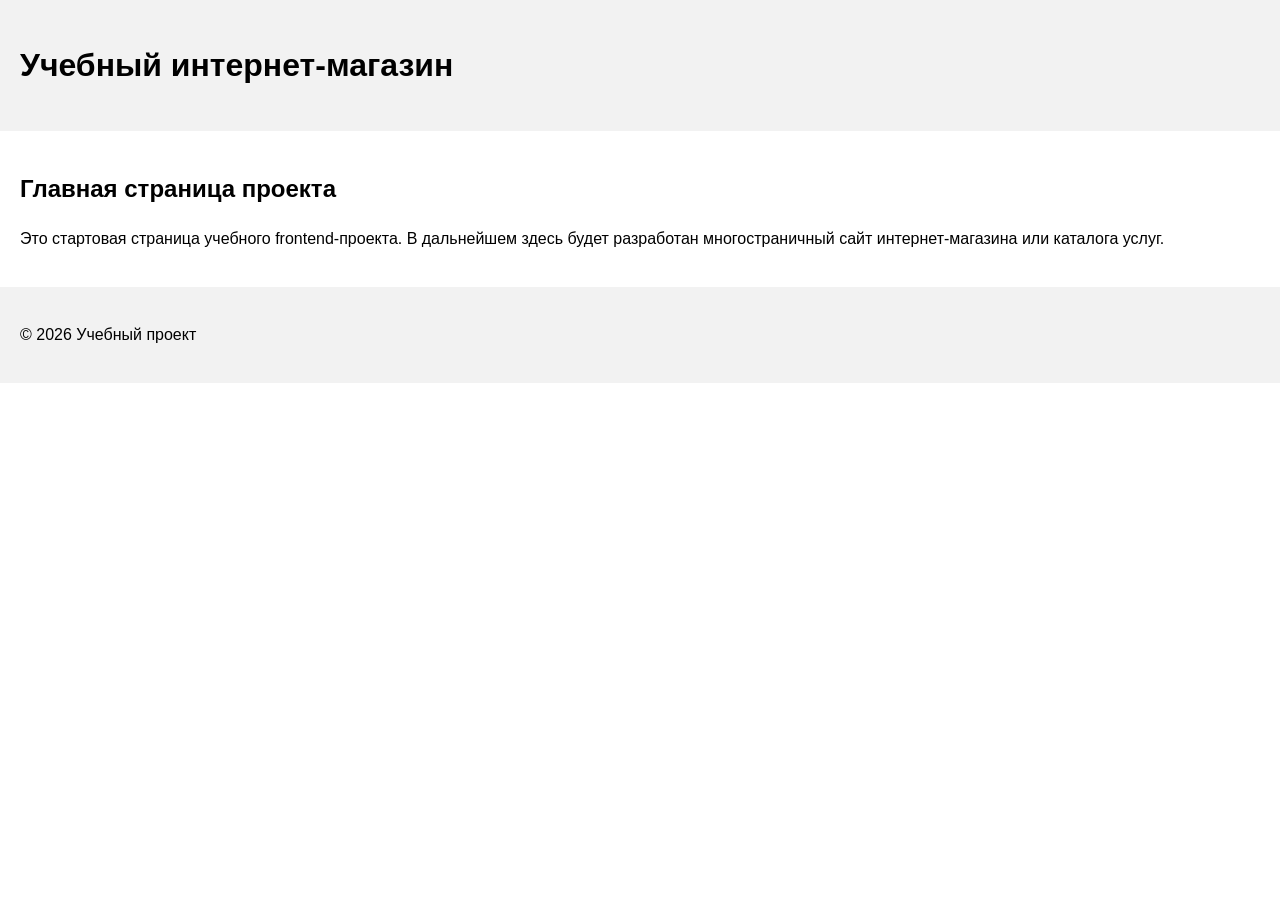
==== index.html @ 57586c6f "feat: initialize frontend project structure" ====
<!DOCTYPE html>
<html lang="ru">
<head>
  <meta charset="UTF-8">
  <meta name="viewport" content="width=device-width, initial-scale=1.0">
  <title>Каталог товаров</title>
  <link rel="stylesheet" href="css/style.css">
</head>
<body>
  <header>
    <h1>Учебный интернет-магазин</h1>
  </header>

  <main>
    <section>
      <h2>Главная страница проекта</h2>
      <p>
        Это стартовая страница учебного frontend-проекта.
        В дальнейшем здесь будет разработан многостраничный сайт
        интернет-магазина или каталога услуг.
      </p>
    </section>
  </main>

  <footer>
    <p>&copy; 2026 Учебный проект</p>
  </footer>
</body>
</html>
---- css/style.css ----
body {
  margin: 0;
  font-family: Arial, sans-serif;
  line-height: 1.5;
}

header,
main,
footer {
  padding: 20px;
}

header {
  background-color: #f2f2f2;
}

footer {
  background-color: #f2f2f2;
}
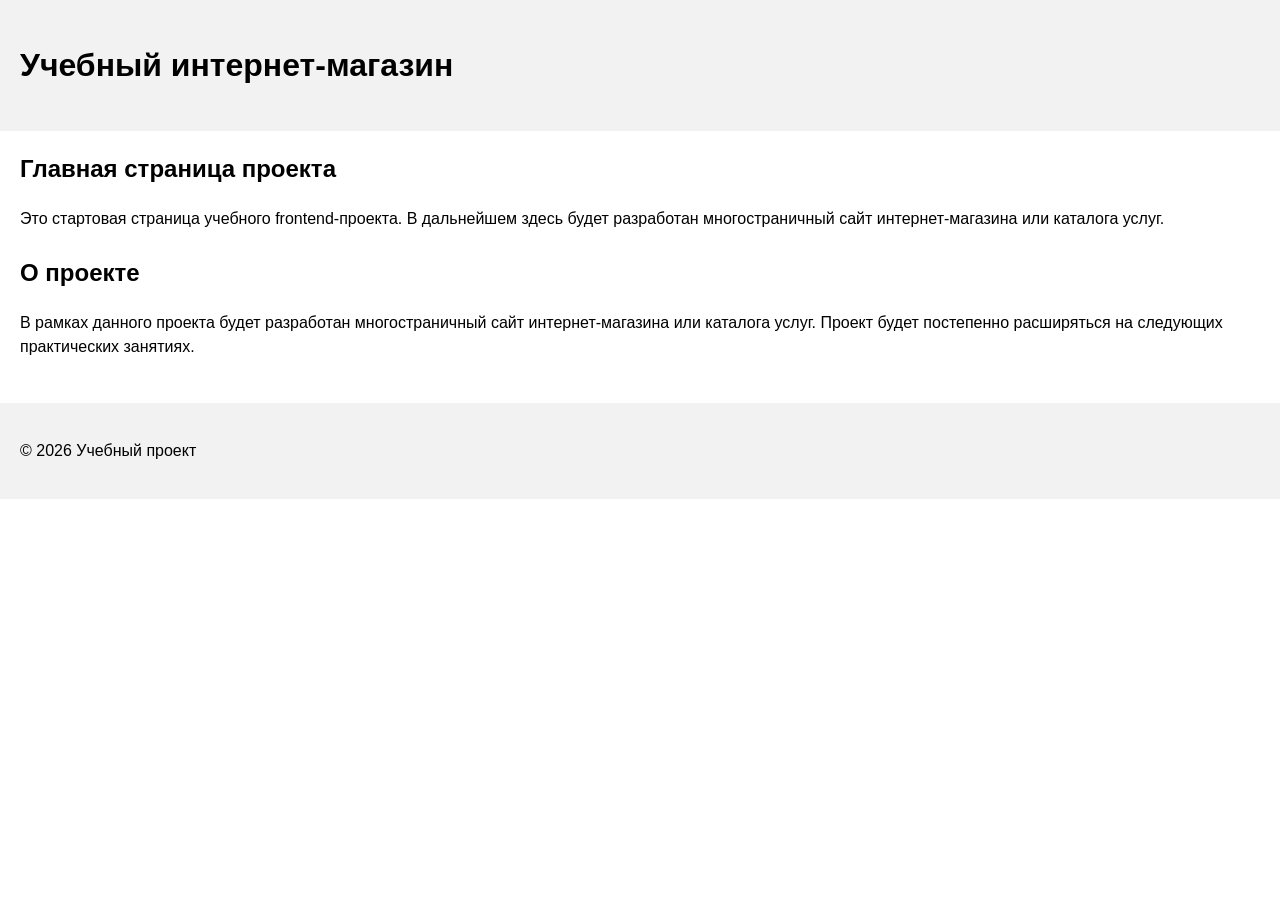
==== commit fe2889dd: "feat: add project description section" ====
--- a/index.html
+++ b/index.html
@@ -20,6 +20,15 @@
         интернет-магазина или каталога услуг.
       </p>
     </section>
+
+    <section>
+      <h2>О проекте</h2>
+      <p>
+        В рамках данного проекта будет разработан многостраничный сайт
+        интернет-магазина или каталога услуг. Проект будет постепенно
+        расширяться на следующих практических занятиях.
+      </p>
+    </section>
   </main>
 
   <footer>
--- a/css/style.css
+++ b/css/style.css
@@ -17,3 +17,11 @@
 footer {
   background-color: #f2f2f2;
 }
+
+section {
+  margin-bottom: 24px;
+}
+
+section h2 {
+  margin-top: 0;
+}
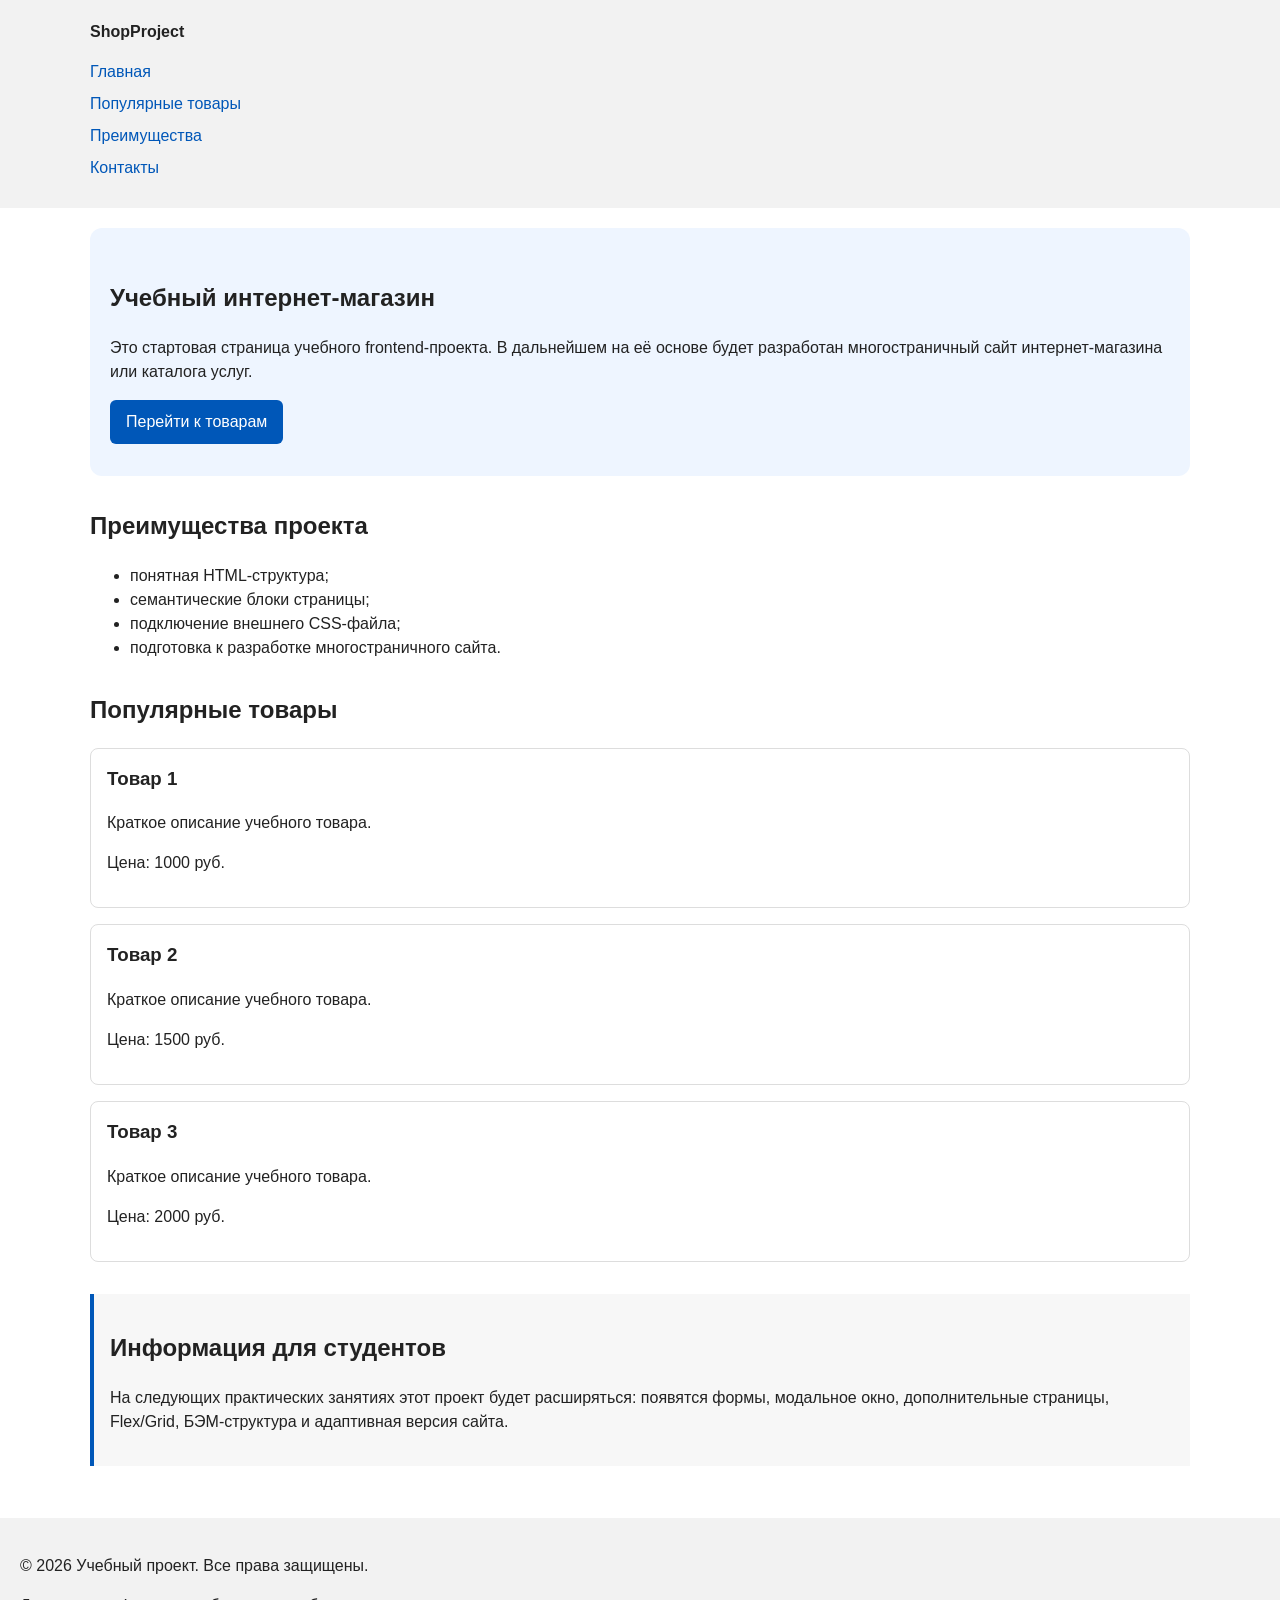
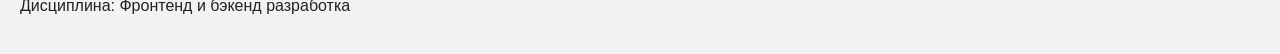
==== commit 9f1c4c62: "feat: add semantic HTML structure and base CSS styles" ====
--- a/index.html
+++ b/index.html
@@ -3,36 +3,82 @@
 <head>
   <meta charset="UTF-8">
   <meta name="viewport" content="width=device-width, initial-scale=1.0">
-  <title>Каталог товаров</title>
+  <title>Учебный интернет-магазин</title>
   <link rel="stylesheet" href="css/style.css">
 </head>
 <body>
   <header>
-    <h1>Учебный интернет-магазин</h1>
+    <div class="site-header">
+      <a class="site-logo" href="index.html">ShopProject</a>
+
+      <nav class="site-nav" aria-label="Основная навигация">
+        <ul class="site-nav__list">
+          <li><a href="index.html">Главная</a></li>
+          <li><a href="#popular">Популярные товары</a></li>
+          <li><a href="#advantages">Преимущества</a></li>
+          <li><a href="#contacts">Контакты</a></li>
+        </ul>
+      </nav>
+    </div>
   </header>
 
   <main>
-    <section>
-      <h2>Главная страница проекта</h2>
+    <section class="hero">
+      <h1>Учебный интернет-магазин</h1>
       <p>
         Это стартовая страница учебного frontend-проекта.
-        В дальнейшем здесь будет разработан многостраничный сайт
+        В дальнейшем на её основе будет разработан многостраничный сайт
         интернет-магазина или каталога услуг.
       </p>
+      <a class="button" href="#popular">Перейти к товарам</a>
     </section>
 
-    <section>
-      <h2>О проекте</h2>
+    <section class="section" id="advantages">
+      <h2>Преимущества проекта</h2>
+
+      <ul class="advantages-list">
+        <li>понятная HTML-структура;</li>
+        <li>семантические блоки страницы;</li>
+        <li>подключение внешнего CSS-файла;</li>
+        <li>подготовка к разработке многостраничного сайта.</li>
+      </ul>
+    </section>
+
+    <section class="section" id="popular">
+      <h2>Популярные товары</h2>
+
+      <article class="product-card">
+        <h3>Товар 1</h3>
+        <p>Краткое описание учебного товара.</p>
+        <p>Цена: 1000 руб.</p>
+      </article>
+
+      <article class="product-card">
+        <h3>Товар 2</h3>
+        <p>Краткое описание учебного товара.</p>
+        <p>Цена: 1500 руб.</p>
+      </article>
+
+      <article class="product-card">
+        <h3>Товар 3</h3>
+        <p>Краткое описание учебного товара.</p>
+        <p>Цена: 2000 руб.</p>
+      </article>
+    </section>
+
+    <aside class="aside-info">
+      <h2>Информация для студентов</h2>
       <p>
-        В рамках данного проекта будет разработан многостраничный сайт
-        интернет-магазина или каталога услуг. Проект будет постепенно
-        расширяться на следующих практических занятиях.
+        На следующих практических занятиях этот проект будет расширяться:
+        появятся формы, модальное окно, дополнительные страницы, Flex/Grid,
+        БЭМ-структура и адаптивная версия сайта.
       </p>
-    </section>
+    </aside>
   </main>
 
-  <footer>
-    <p>&copy; 2026 Учебный проект</p>
+  <footer id="contacts">
+    <p>&copy; 2026 Учебный проект. Все права защищены.</p>
+    <p>Дисциплина: Фронтенд и бэкенд разработка</p>
   </footer>
 </body>
 </html>
--- a/css/style.css
+++ b/css/style.css
@@ -1,27 +1,172 @@
+/*
+  Универсальное правило для всех элементов.
+  border-box делает расчёт размеров более понятным:
+  width включает content, padding и border.
+*/
+* {
+  box-sizing: border-box;
+}
+
+/*
+  Убираем стандартный внешний отступ браузера у body.
+  Без этого вокруг страницы может появиться белая рамка.
+*/
 body {
   margin: 0;
   font-family: Arial, sans-serif;
   line-height: 1.5;
+  color: #222222;
+  background-color: #ffffff;
 }
 
+/*
+  Задаём внутренние отступы для основных областей страницы.
+  Это делает содержимое визуально отделённым от краёв окна браузера.
+*/
 header,
 main,
 footer {
   padding: 20px;
 }
 
+/*
+  Оформляем шапку страницы.
+  Пока используется простой светло-серый фон.
+*/
 header {
   background-color: #f2f2f2;
 }
 
+/*
+  Оформляем подвал страницы тем же фоном,
+  чтобы визуально отделить его от основного содержимого.
+*/
 footer {
   background-color: #f2f2f2;
 }
 
-section {
-  margin-bottom: 24px;
+/*
+  Ограничиваем ширину содержимого шапки,
+  чтобы оно не растягивалось слишком сильно на широких экранах.
+*/
+.site-header {
+  max-width: 1100px;
+  margin: 0 auto;
 }
 
-section h2 {
+/*
+  Оформляем текстовый логотип.
+*/
+.site-logo {
+  font-weight: bold;
+  text-decoration: none;
+  color: #222222;
+}
+
+/*
+  Убираем стандартные отступы и маркеры списка навигации.
+*/
+.site-nav__list {
+  padding: 0;
+  margin: 16px 0 0;
+  list-style: none;
+}
+
+/*
+  Добавляем расстояние между пунктами меню.
+*/
+.site-nav__list li {
+  margin-bottom: 8px;
+}
+
+/*
+  Оформляем ссылки меню.
+*/
+.site-nav__list a {
+  color: #0057b8;
+  text-decoration: none;
+}
+
+/*
+  При наведении мыши подчёркиваем ссылку.
+  Подробно состояния интерфейса будут рассмотрены в практической работе 1.7.
+*/
+.site-nav__list a:hover {
+  text-decoration: underline;
+}
+
+/*
+  Hero-блок — первый крупный блок страницы.
+  Он визуально отделяется от остальных разделов фоном и отступами.
+*/
+.hero {
+  max-width: 1100px;
+  margin: 0 auto 32px;
+  padding: 32px 20px;
+  background-color: #eef5ff;
+  border-radius: 12px;
+}
+
+/*
+  Общий класс для разделов страницы.
+*/
+.section {
+  max-width: 1100px;
+  margin: 0 auto 32px;
+}
+
+/*
+  Убираем лишний верхний отступ у заголовков разделов.
+*/
+.section h2 {
   margin-top: 0;
 }
+
+/*
+  Карточка товара — самостоятельный блок.
+  На следующих занятиях карточки будут доработаны и выстроены в сетку.
+*/
+.product-card {
+  margin-bottom: 16px;
+  padding: 16px;
+  border: 1px solid #dddddd;
+  border-radius: 8px;
+  background-color: #ffffff;
+}
+
+/*
+  Убираем лишний верхний отступ у заголовка карточки.
+*/
+.product-card h3 {
+  margin-top: 0;
+}
+
+/*
+  Пока это обычная ссылка, но визуально она оформляется как кнопка.
+*/
+.button {
+  display: inline-block;
+  padding: 10px 16px;
+  color: #ffffff;
+  background-color: #0057b8;
+  text-decoration: none;
+  border-radius: 6px;
+}
+
+/*
+  Простое состояние наведения для кнопки.
+*/
+.button:hover {
+  background-color: #003f86;
+}
+
+/*
+  Дополнительный информационный блок.
+*/
+.aside-info {
+  max-width: 1100px;
+  margin: 0 auto 32px;
+  padding: 16px;
+  border-left: 4px solid #0057b8;
+  background-color: #f7f7f7;
+}
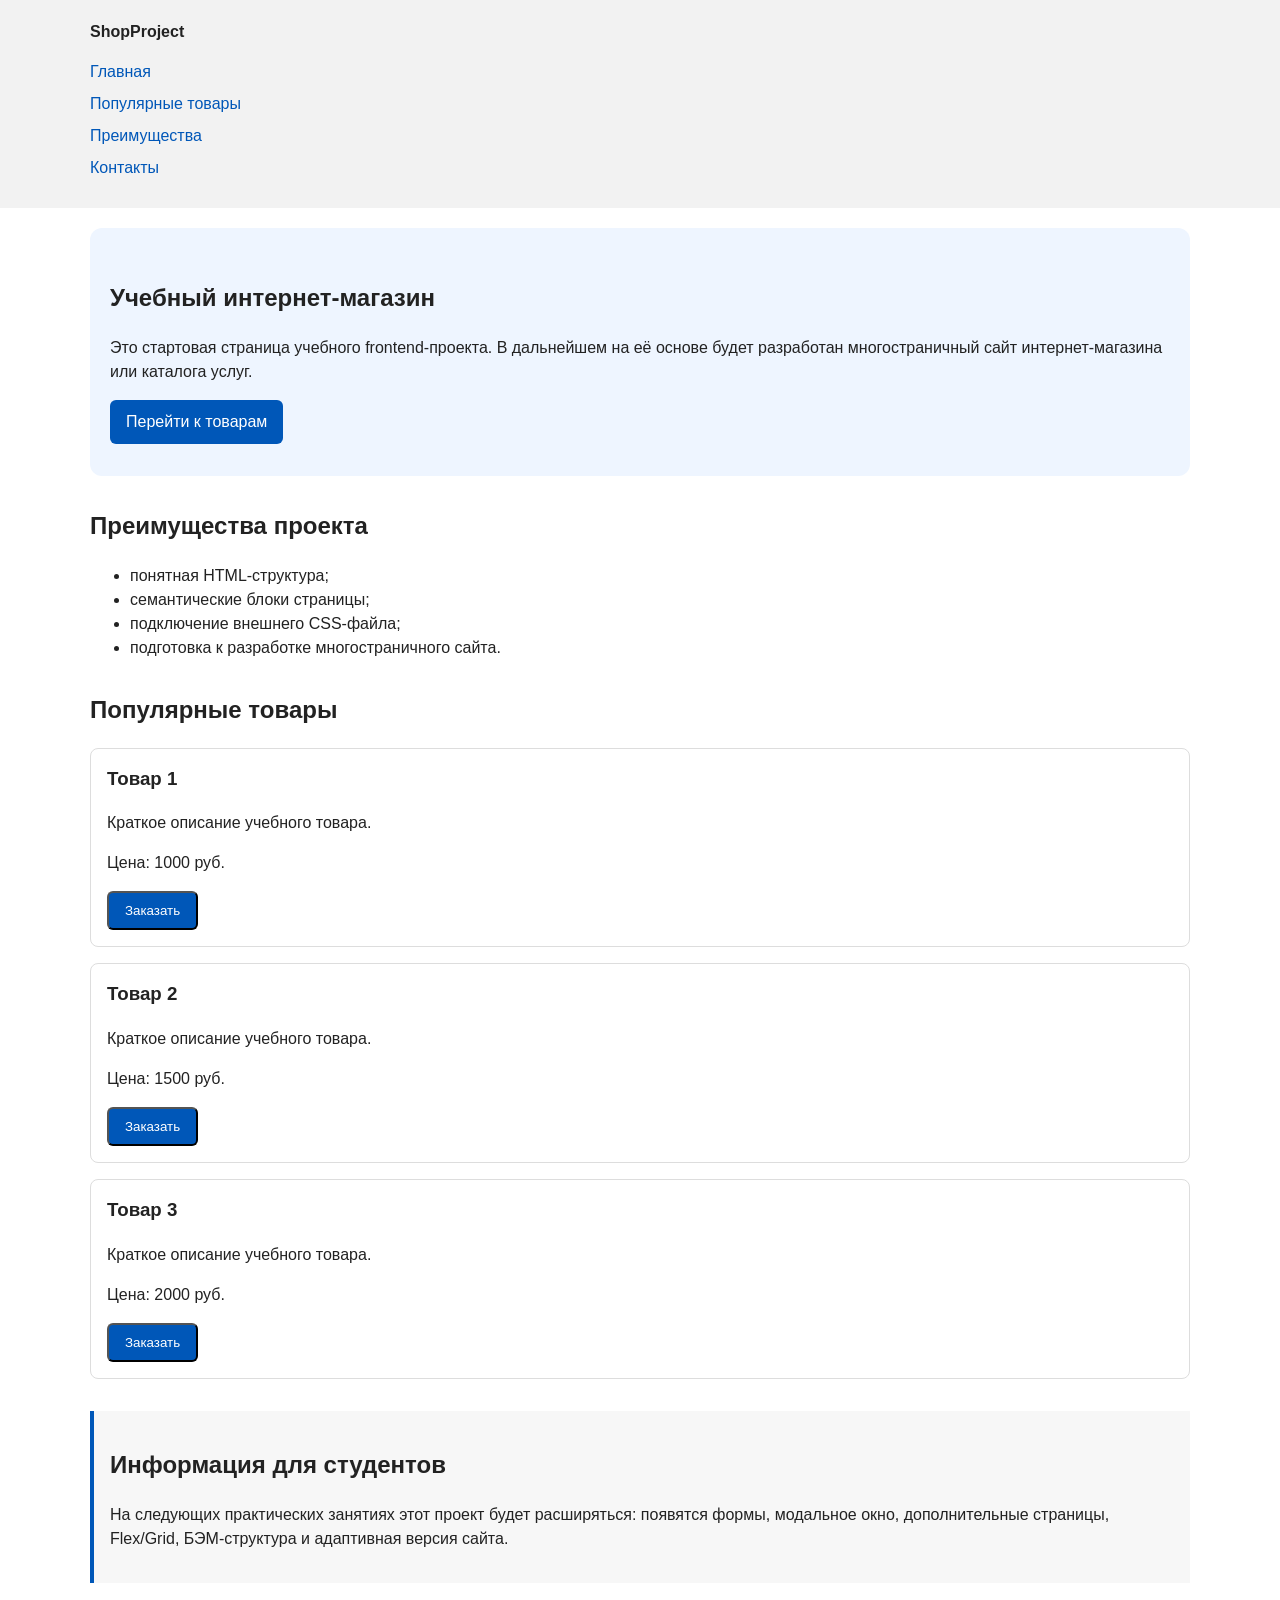
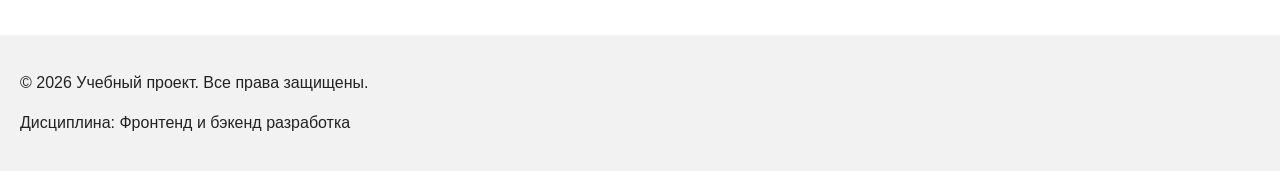
==== commit 89774256: "feat: add order form modal and validation" ====
--- a/index.html
+++ b/index.html
@@ -5,6 +5,7 @@
   <meta name="viewport" content="width=device-width, initial-scale=1.0">
   <title>Учебный интернет-магазин</title>
   <link rel="stylesheet" href="css/style.css">
+  <script src="js/main.js" defer></script>
 </head>
 <body>
   <header>
@@ -51,18 +52,27 @@
         <h3>Товар 1</h3>
         <p>Краткое описание учебного товара.</p>
         <p>Цена: 1000 руб.</p>
+        <button class="button product-card__button" type="button" data-product="Товар 1">
+          Заказать
+        </button>
       </article>
 
       <article class="product-card">
         <h3>Товар 2</h3>
         <p>Краткое описание учебного товара.</p>
         <p>Цена: 1500 руб.</p>
+        <button class="button product-card__button" type="button" data-product="Товар 2">
+          Заказать
+        </button>
       </article>
 
       <article class="product-card">
         <h3>Товар 3</h3>
         <p>Краткое описание учебного товара.</p>
         <p>Цена: 2000 руб.</p>
+        <button class="button product-card__button" type="button" data-product="Товар 3">
+          Заказать
+        </button>
       </article>
     </section>
 
@@ -80,5 +90,102 @@
     <p>&copy; 2026 Учебный проект. Все права защищены.</p>
     <p>Дисциплина: Фронтенд и бэкенд разработка</p>
   </footer>
+
+  <dialog class="order-dialog" id="order-dialog" aria-labelledby="order-dialog-title">
+    <h2 id="order-dialog-title">Оформление заявки</h2>
+
+    <form class="order-form" id="order-form" action="#" method="post" novalidate>
+      <input id="selected-product" name="selected-product" type="hidden">
+
+      <div class="form-field">
+        <label for="order-name">Имя</label>
+        <input
+          id="order-name"
+          name="name"
+          type="text"
+          placeholder="Введите ваше имя"
+          minlength="2"
+          autocomplete="given-name"
+          required
+        >
+      </div>
+
+      <div class="form-field">
+        <label for="order-email">E-mail</label>
+        <input
+          id="order-email"
+          name="email"
+          type="email"
+          placeholder="example@mail.ru"
+          autocomplete="email"
+          required
+        >
+      </div>
+
+      <div class="form-field">
+        <label for="order-phone">Телефон</label>
+        <input
+          id="order-phone"
+          name="phone"
+          type="tel"
+          inputmode="tel"
+          placeholder="+7 (900) 000-00-00"
+          pattern="^\+7 \(\d{3}\) \d{3}-\d{2}-\d{2}$"
+          required
+        >
+        <small>Формат: +7 (900) 000-00-00</small>
+      </div>
+
+      <div class="form-field">
+        <label for="order-date">Дата связи</label>
+        <input
+          id="order-date"
+          name="date"
+          type="date"
+        >
+      </div>
+
+      <div class="form-field">
+        <label for="order-topic">Тема заявки</label>
+        <select id="order-topic" name="topic" required>
+          <option value="">Выберите тему</option>
+          <option value="product">Заказ товара</option>
+          <option value="consultation">Консультация</option>
+          <option value="delivery">Доставка</option>
+        </select>
+      </div>
+
+      <div class="form-field">
+        <label for="order-comment">Комментарий</label>
+        <textarea
+          id="order-comment"
+          name="comment"
+          rows="4"
+          placeholder="Укажите дополнительную информацию"
+        ></textarea>
+      </div>
+
+      <div class="form-field form-field--checkbox">
+        <label>
+          <input
+            id="order-agreement"
+            name="agreement"
+            type="checkbox"
+            required
+          >
+          Я согласен на обработку данных
+        </label>
+      </div>
+
+      <div class="form-actions">
+        <button type="button" id="close-order-dialog">Закрыть</button>
+        <button type="submit">Отправить заявку</button>
+      </div>
+    </form>
+  </dialog>
+
+  <p class="success-message" id="success-message" hidden>
+    Форма успешно отправлена!
+  </p>
 </body>
 </html>
--- a/css/style.css
+++ b/css/style.css
@@ -170,3 +170,106 @@
   border-left: 4px solid #0057b8;
   background-color: #f7f7f7;
 }
+
+/*
+  Модальное окно.
+  Элемент dialog сам умеет открываться поверх страницы.
+*/
+.order-dialog {
+  width: min(100% - 32px, 560px);
+  padding: 24px;
+  border: none;
+  border-radius: 12px;
+}
+
+/*
+  Затемнение фона за модальным окном.
+*/
+.order-dialog::backdrop {
+  background-color: rgba(0, 0, 0, 0.5);
+}
+
+/*
+  Поле формы.
+  Каждый блок получает нижний отступ.
+*/
+.form-field {
+  margin-bottom: 16px;
+}
+
+/*
+  Подпись поля.
+*/
+.form-field label {
+  display: block;
+  margin-bottom: 6px;
+}
+
+/*
+  Основные поля формы.
+*/
+.form-field input,
+.form-field select,
+.form-field textarea {
+  width: 100%;
+  padding: 10px 12px;
+  border: 1px solid #cccccc;
+  border-radius: 6px;
+  font: inherit;
+}
+
+/*
+  Checkbox не должен занимать всю ширину.
+*/
+.form-field input[type="checkbox"] {
+  width: auto;
+}
+
+/*
+  Подсказка под полем телефона.
+*/
+.form-field small {
+  display: block;
+  margin-top: 4px;
+  color: #666666;
+}
+
+/*
+  Видимый фокус для клавиатурной навигации.
+*/
+.form-field input:focus-visible,
+.form-field select:focus-visible,
+.form-field textarea:focus-visible,
+.form-actions button:focus-visible {
+  outline: 2px solid #0057b8;
+  outline-offset: 2px;
+}
+
+/*
+  Подсветка ошибочных полей.
+  Атрибут aria-invalid будет добавляться через JavaScript.
+  Селектор с .form-field нужен, чтобы перекрыть border из .form-field input.
+*/
+.form-field [aria-invalid="true"] {
+  border-color: #b00020;
+}
+
+/*
+  Кнопки формы.
+*/
+.form-actions {
+  display: flex;
+  gap: 12px;
+  margin-top: 20px;
+}
+
+/*
+  Сообщение об успешной отправке.
+*/
+.success-message {
+  max-width: 1100px;
+  margin: 24px auto;
+  padding: 16px;
+  border-left: 4px solid #168a2f;
+  background-color: #eefaf0;
+}
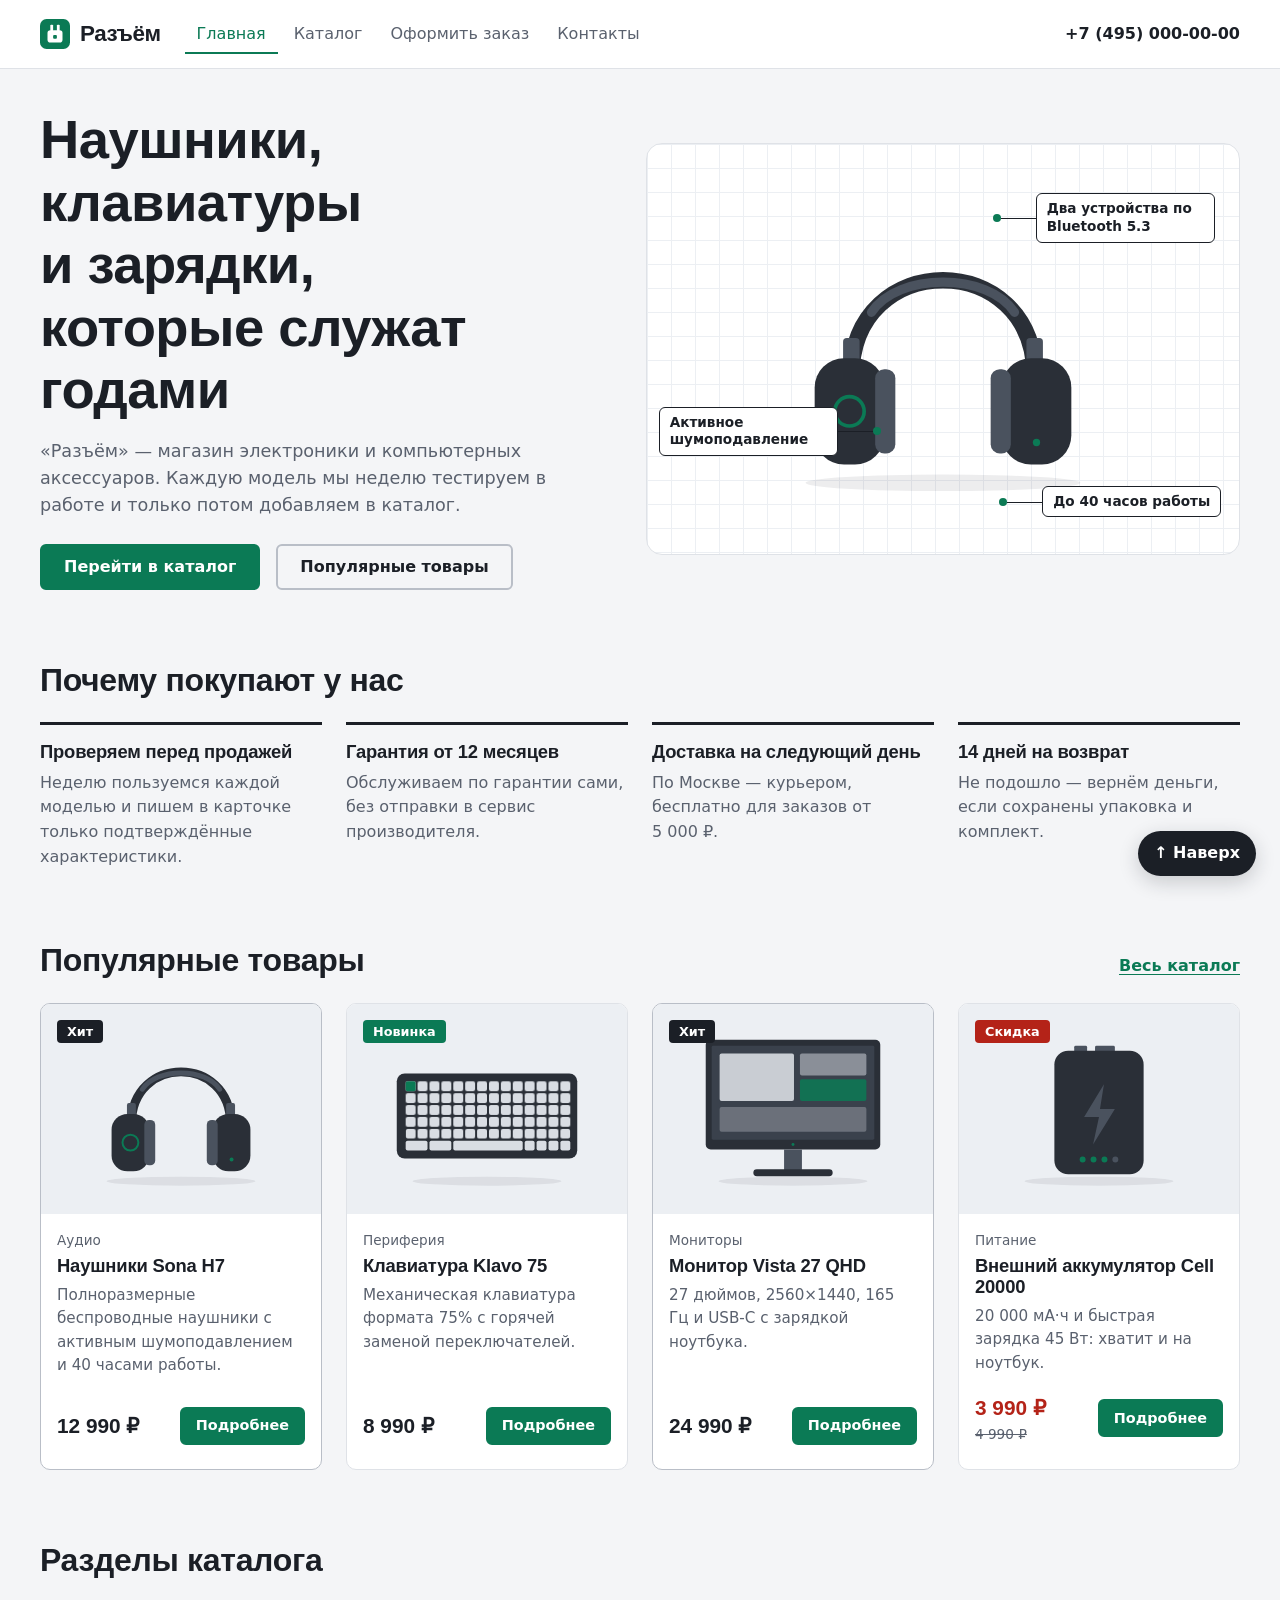
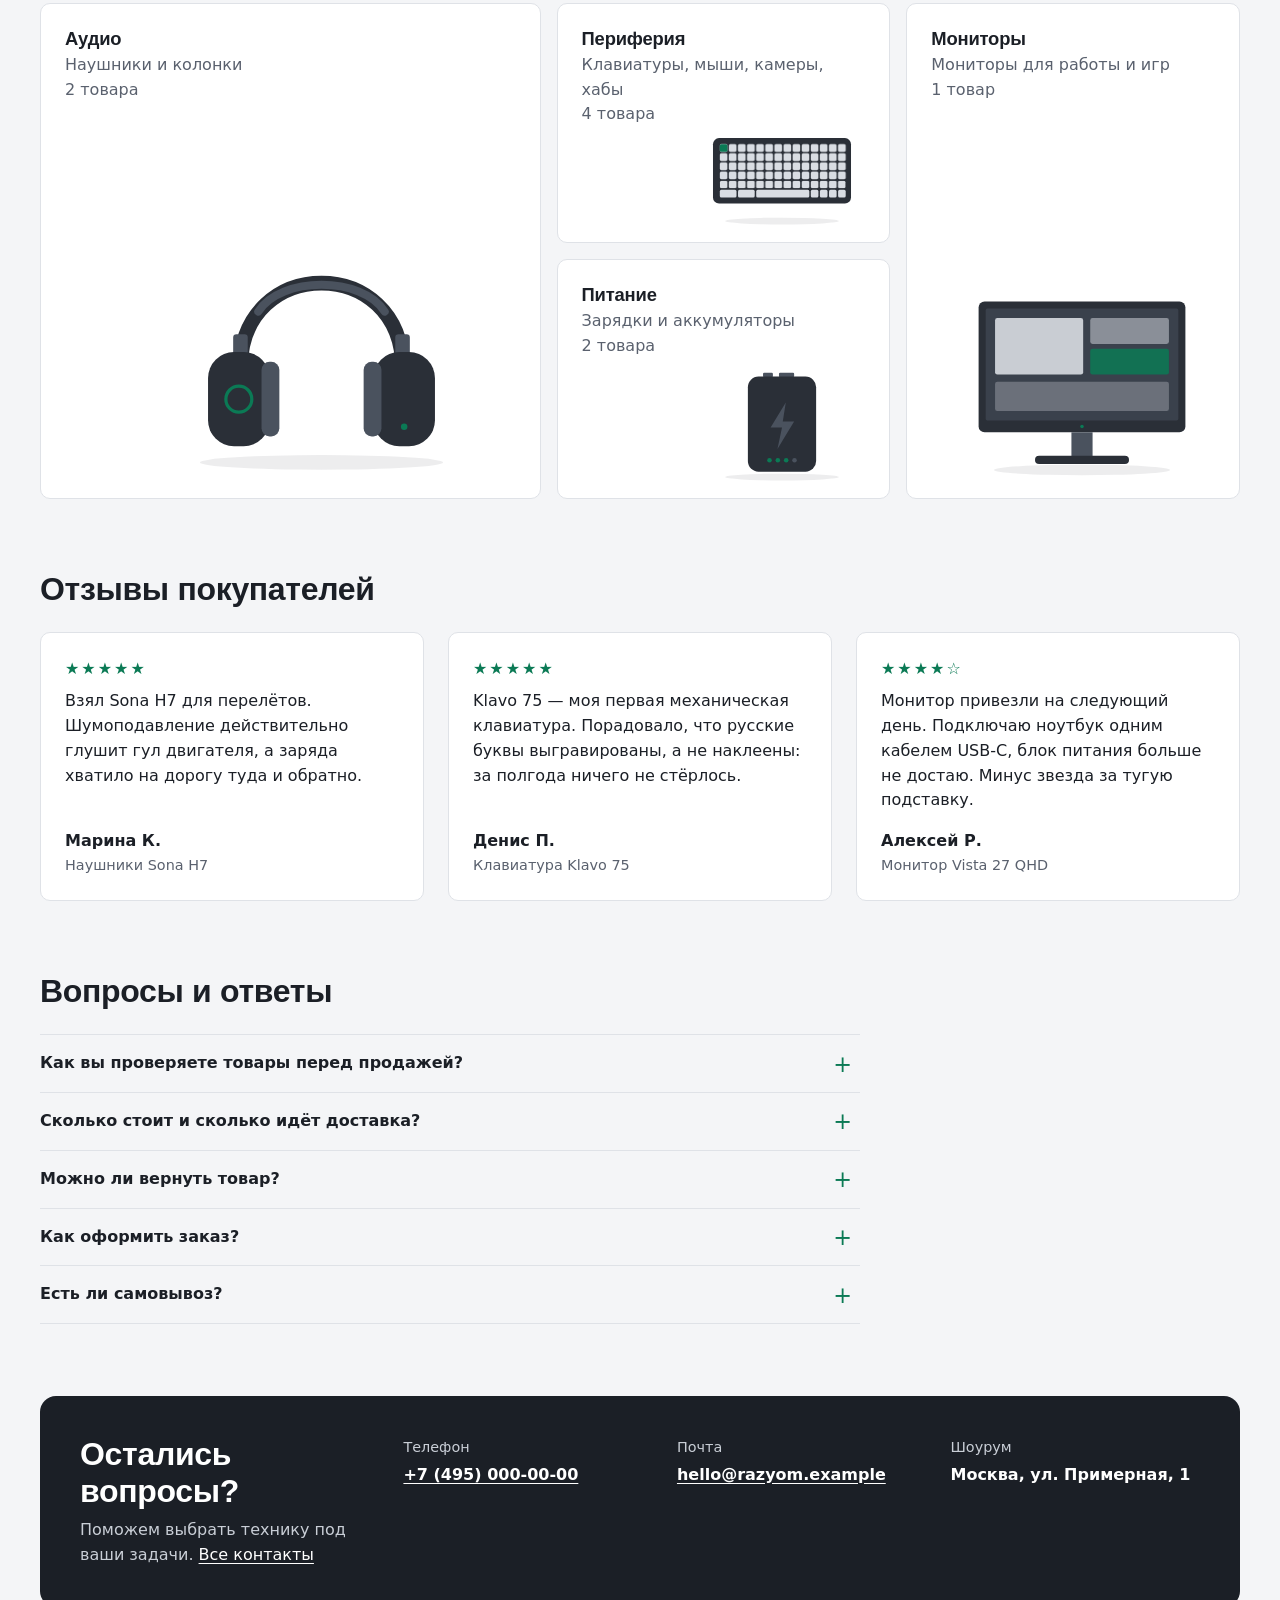
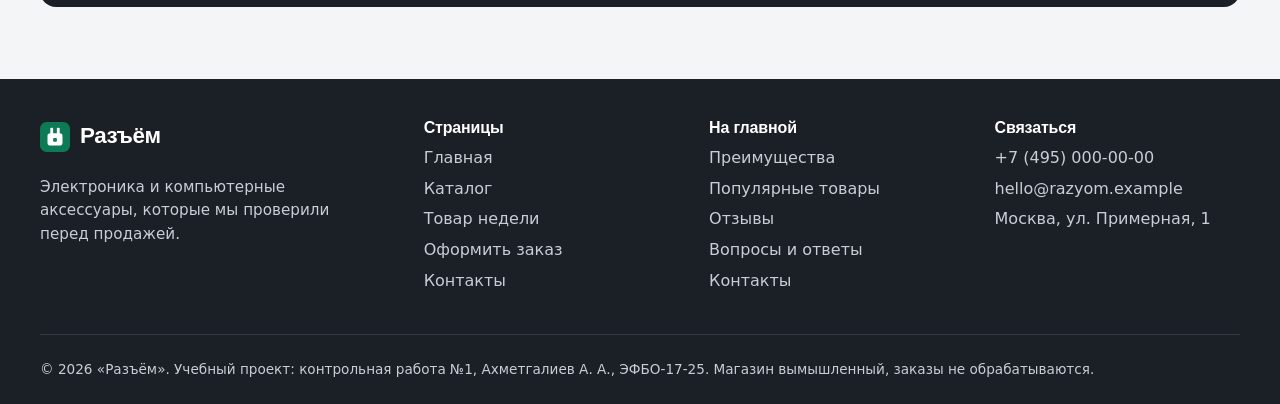
==== commit 7c66749a: "feat: complete HTML CSS shop" ====
--- a/index.html
+++ b/index.html
@@ -3,189 +3,320 @@
 <head>
   <meta charset="UTF-8">
   <meta name="viewport" content="width=device-width, initial-scale=1.0">
-  <title>Учебный интернет-магазин</title>
+  <title>Разъём — магазин электроники и компьютерных аксессуаров</title>
+  <meta name="description" content="Наушники, клавиатуры, мониторы и зарядные устройства, проверенные перед продажей. Доставка по Москве на следующий день.">
+  <link rel="icon" href="images/logo.svg" type="image/svg+xml">
   <link rel="stylesheet" href="css/style.css">
   <script src="js/main.js" defer></script>
 </head>
-<body>
-  <header>
-    <div class="site-header">
-      <a class="site-logo" href="index.html">ShopProject</a>
-
-      <nav class="site-nav" aria-label="Основная навигация">
+<body id="top">
+  <a class="skip-link" href="#main">Перейти к содержимому</a>
+
+  <header class="site-header">
+    <div class="site-header__inner container">
+      <a class="site-header__logo logo" href="index.html" aria-label="Разъём, на главную">
+        <img class="logo__mark" src="images/logo.svg" alt="" width="30" height="30">
+        <span class="logo__text">Разъём</span>
+      </a>
+
+      <nav class="site-nav" aria-label="Основное меню">
         <ul class="site-nav__list">
-          <li><a href="index.html">Главная</a></li>
-          <li><a href="#popular">Популярные товары</a></li>
-          <li><a href="#advantages">Преимущества</a></li>
-          <li><a href="#contacts">Контакты</a></li>
+          <li class="site-nav__item"><a class="site-nav__link site-nav__link--active" href="index.html" aria-current="page">Главная</a></li>
+          <li class="site-nav__item"><a class="site-nav__link" href="catalog.html">Каталог</a></li>
+          <li class="site-nav__item"><a class="site-nav__link" href="order.html">Оформить заказ</a></li>
+          <li class="site-nav__item"><a class="site-nav__link" href="contacts.html">Контакты</a></li>
         </ul>
       </nav>
+
+      <a class="site-header__phone" href="tel:+74950000000">+7&nbsp;(495)&nbsp;000&#8209;00&#8209;00</a>
     </div>
   </header>
 
-  <main>
-    <section class="hero">
-      <h1>Учебный интернет-магазин</h1>
-      <p>
-        Это стартовая страница учебного frontend-проекта.
-        В дальнейшем на её основе будет разработан многостраничный сайт
-        интернет-магазина или каталога услуг.
-      </p>
-      <a class="button" href="#popular">Перейти к товарам</a>
-    </section>
-
-    <section class="section" id="advantages">
-      <h2>Преимущества проекта</h2>
-
-      <ul class="advantages-list">
-        <li>понятная HTML-структура;</li>
-        <li>семантические блоки страницы;</li>
-        <li>подключение внешнего CSS-файла;</li>
-        <li>подготовка к разработке многостраничного сайта.</li>
-      </ul>
-    </section>
-
-    <section class="section" id="popular">
-      <h2>Популярные товары</h2>
-
-      <article class="product-card">
-        <h3>Товар 1</h3>
-        <p>Краткое описание учебного товара.</p>
-        <p>Цена: 1000 руб.</p>
-        <button class="button product-card__button" type="button" data-product="Товар 1">
-          Заказать
-        </button>
-      </article>
-
-      <article class="product-card">
-        <h3>Товар 2</h3>
-        <p>Краткое описание учебного товара.</p>
-        <p>Цена: 1500 руб.</p>
-        <button class="button product-card__button" type="button" data-product="Товар 2">
-          Заказать
-        </button>
-      </article>
-
-      <article class="product-card">
-        <h3>Товар 3</h3>
-        <p>Краткое описание учебного товара.</p>
-        <p>Цена: 2000 руб.</p>
-        <button class="button product-card__button" type="button" data-product="Товар 3">
-          Заказать
-        </button>
-      </article>
-    </section>
-
-    <aside class="aside-info">
-      <h2>Информация для студентов</h2>
-      <p>
-        На следующих практических занятиях этот проект будет расширяться:
-        появятся формы, модальное окно, дополнительные страницы, Flex/Grid,
-        БЭМ-структура и адаптивная версия сайта.
-      </p>
-    </aside>
+  <main id="main">
+    <section class="hero" aria-labelledby="hero-title">
+      <div class="hero__inner container">
+        <div class="hero__content">
+          <h1 class="hero__title" id="hero-title">Наушники, клавиатуры и&nbsp;зарядки, которые служат годами</h1>
+          <p class="hero__text">«Разъём» — магазин электроники и компьютерных аксессуаров. Каждую модель мы неделю тестируем в работе и только потом добавляем в каталог.</p>
+          <div class="button-group">
+            <a class="button" href="catalog.html">Перейти в каталог</a>
+            <a class="button button--secondary" href="#popular">Популярные товары</a>
+          </div>
+        </div>
+
+        <div class="hero__visual">
+          <img class="hero__image" src="images/headphones.svg" alt="Наушники Sona H7 — самый популярный товар магазина" width="480" height="360">
+          <p class="hero__callout hero__callout--right hero__callout--bluetooth">Два устройства по Bluetooth 5.3</p>
+          <p class="hero__callout hero__callout--left hero__callout--anc">Активное шумоподавление</p>
+          <p class="hero__callout hero__callout--right hero__callout--battery">До 40 часов работы</p>
+        </div>
+      </div>
+    </section>
+
+    <section class="section" id="advantages" aria-labelledby="advantages-title">
+      <div class="container">
+        <div class="section__header">
+          <h2 class="section__title" id="advantages-title">Почему покупают у нас</h2>
+        </div>
+        <ul class="advantages">
+          <li class="advantages__item">
+            <h3 class="advantages__title">Проверяем перед продажей</h3>
+            <p class="advantages__text">Неделю пользуемся каждой моделью и пишем в карточке только подтверждённые характеристики.</p>
+          </li>
+          <li class="advantages__item">
+            <h3 class="advantages__title">Гарантия от 12 месяцев</h3>
+            <p class="advantages__text">Обслуживаем по гарантии сами, без отправки в сервис производителя.</p>
+          </li>
+          <li class="advantages__item">
+            <h3 class="advantages__title">Доставка на следующий день</h3>
+            <p class="advantages__text">По Москве — курьером, бесплатно для заказов от 5&nbsp;000&nbsp;₽.</p>
+          </li>
+          <li class="advantages__item">
+            <h3 class="advantages__title">14 дней на возврат</h3>
+            <p class="advantages__text">Не подошло — вернём деньги, если сохранены упаковка и комплект.</p>
+          </li>
+        </ul>
+      </div>
+    </section>
+
+    <section class="section" id="popular" aria-labelledby="popular-title">
+      <div class="container">
+        <div class="section__header">
+          <h2 class="section__title" id="popular-title">Популярные товары</h2>
+          <a class="text-link" href="catalog.html">Весь каталог</a>
+        </div>
+        <div class="product-grid">
+        <article class="product-card product-card--hit" data-category="audio">
+          <span class="product-card__badge product-card__badge--hit">Хит</span>
+          <img class="product-card__image" src="images/headphones.svg" alt="Полноразмерные наушники Sona H7 графитового цвета" width="480" height="360" loading="lazy">
+          <div class="product-card__body">
+            <p class="product-card__category">Аудио</p>
+            <h3 class="product-card__title">Наушники Sona H7</h3>
+            <p class="product-card__description">Полноразмерные беспроводные наушники с активным шумоподавлением и 40 часами работы.</p>
+            <div class="product-card__footer">
+              <p class="product-card__price">12&nbsp;990&nbsp;₽</p>
+              <a class="button button--small product-card__button" href="product.html#sona-h7" aria-label="Подробнее: Наушники Sona H7">Подробнее</a>
+            </div>
+          </div>
+        </article>
+
+        <article class="product-card product-card--new" data-category="peripherals">
+          <span class="product-card__badge product-card__badge--new">Новинка</span>
+          <img class="product-card__image" src="images/keyboard.svg" alt="Механическая клавиатура Klavo 75 в тёмном корпусе" width="480" height="360" loading="lazy">
+          <div class="product-card__body">
+            <p class="product-card__category">Периферия</p>
+            <h3 class="product-card__title">Клавиатура Klavo 75</h3>
+            <p class="product-card__description">Механическая клавиатура формата 75% с горячей заменой переключателей.</p>
+            <div class="product-card__footer">
+              <p class="product-card__price">8&nbsp;990&nbsp;₽</p>
+              <a class="button button--small product-card__button" href="product.html#klavo-75" aria-label="Подробнее: Клавиатура Klavo 75">Подробнее</a>
+            </div>
+          </div>
+        </article>
+
+        <article class="product-card product-card--hit" data-category="monitors">
+          <span class="product-card__badge product-card__badge--hit">Хит</span>
+          <img class="product-card__image" src="images/monitor.svg" alt="Монитор Vista 27 QHD на подставке" width="480" height="360" loading="lazy">
+          <div class="product-card__body">
+            <p class="product-card__category">Мониторы</p>
+            <h3 class="product-card__title">Монитор Vista 27 QHD</h3>
+            <p class="product-card__description">27 дюймов, 2560×1440, 165 Гц и USB-C с зарядкой ноутбука.</p>
+            <div class="product-card__footer">
+              <p class="product-card__price">24&nbsp;990&nbsp;₽</p>
+              <a class="button button--small product-card__button" href="product.html#vista-27" aria-label="Подробнее: Монитор Vista 27 QHD">Подробнее</a>
+            </div>
+          </div>
+        </article>
+
+        <article class="product-card product-card--sale" data-category="power">
+          <span class="product-card__badge product-card__badge--sale">Скидка</span>
+          <img class="product-card__image" src="images/powerbank.svg" alt="Внешний аккумулятор Cell 20000 с индикатором заряда" width="480" height="360" loading="lazy">
+          <div class="product-card__body">
+            <p class="product-card__category">Питание</p>
+            <h3 class="product-card__title">Внешний аккумулятор Cell 20000</h3>
+            <p class="product-card__description">20 000 мА·ч и быстрая зарядка 45 Вт: хватит и на ноутбук.</p>
+            <div class="product-card__footer">
+              <p class="product-card__price">3&nbsp;990&nbsp;₽ <s class="product-card__old-price"><span class="visually-hidden">Старая цена: </span>4&nbsp;990&nbsp;₽</s></p>
+              <a class="button button--small product-card__button" href="product.html#cell-20000" aria-label="Подробнее: Внешний аккумулятор Cell 20000">Подробнее</a>
+            </div>
+          </div>
+        </article>
+        </div>
+      </div>
+    </section>
+
+    <section class="section" id="categories" aria-labelledby="categories-title">
+      <div class="container">
+        <div class="section__header">
+          <h2 class="section__title" id="categories-title">Разделы каталога</h2>
+        </div>
+        <div class="categories">
+        <a class="category-tile category-tile--audio" href="catalog.html?category=audio">
+          <div>
+            <h3 class="category-tile__title">Аудио</h3>
+            <p class="category-tile__count">Наушники и колонки<br>2 товара</p>
+          </div>
+          <img class="category-tile__image" src="images/headphones.svg" alt="" width="480" height="360" loading="lazy">
+        </a>
+        <a class="category-tile category-tile--peripherals" href="catalog.html?category=peripherals">
+          <div>
+            <h3 class="category-tile__title">Периферия</h3>
+            <p class="category-tile__count">Клавиатуры, мыши, камеры, хабы<br>4 товара</p>
+          </div>
+          <img class="category-tile__image" src="images/keyboard.svg" alt="" width="480" height="360" loading="lazy">
+        </a>
+        <a class="category-tile category-tile--monitors" href="catalog.html?category=monitors">
+          <div>
+            <h3 class="category-tile__title">Мониторы</h3>
+            <p class="category-tile__count">Мониторы для работы и игр<br>1 товар</p>
+          </div>
+          <img class="category-tile__image" src="images/monitor.svg" alt="" width="480" height="360" loading="lazy">
+        </a>
+        <a class="category-tile category-tile--power" href="catalog.html?category=power">
+          <div>
+            <h3 class="category-tile__title">Питание</h3>
+            <p class="category-tile__count">Зарядки и аккумуляторы<br>2 товара</p>
+          </div>
+          <img class="category-tile__image" src="images/powerbank.svg" alt="" width="480" height="360" loading="lazy">
+        </a>
+        </div>
+      </div>
+    </section>
+
+    <section class="section" id="reviews" aria-labelledby="reviews-title">
+      <div class="container">
+        <div class="section__header">
+          <h2 class="section__title" id="reviews-title">Отзывы покупателей</h2>
+        </div>
+        <div class="reviews">
+        <figure class="review">
+          <p class="review__rating"><span aria-hidden="true">★★★★★</span><span class="visually-hidden">Оценка 5 из 5</span></p>
+          <blockquote class="review__text">
+            <p>Взял Sona H7 для перелётов. Шумоподавление действительно глушит гул двигателя, а заряда хватило на дорогу туда и обратно.</p>
+          </blockquote>
+          <figcaption class="review__author">Марина К.<span class="review__product">Наушники Sona H7</span></figcaption>
+        </figure>
+
+        <figure class="review">
+          <p class="review__rating"><span aria-hidden="true">★★★★★</span><span class="visually-hidden">Оценка 5 из 5</span></p>
+          <blockquote class="review__text">
+            <p>Klavo 75 — моя первая механическая клавиатура. Порадовало, что русские буквы выгравированы, а не наклеены: за полгода ничего не стёрлось.</p>
+          </blockquote>
+          <figcaption class="review__author">Денис П.<span class="review__product">Клавиатура Klavo 75</span></figcaption>
+        </figure>
+
+        <figure class="review">
+          <p class="review__rating"><span aria-hidden="true">★★★★☆</span><span class="visually-hidden">Оценка 4 из 5</span></p>
+          <blockquote class="review__text">
+            <p>Монитор привезли на следующий день. Подключаю ноутбук одним кабелем USB-C, блок питания больше не достаю. Минус звезда за тугую подставку.</p>
+          </blockquote>
+          <figcaption class="review__author">Алексей Р.<span class="review__product">Монитор Vista 27 QHD</span></figcaption>
+        </figure>
+        </div>
+      </div>
+    </section>
+
+    <section class="section" id="faq" aria-labelledby="faq-title">
+      <div class="container">
+        <div class="section__header">
+          <h2 class="section__title" id="faq-title">Вопросы и ответы</h2>
+        </div>
+        <div class="faq">
+        <details class="faq__item">
+          <summary class="faq__question">Как вы проверяете товары перед продажей?</summary>
+          <p class="faq__answer">Каждую новую модель сотрудники магазина неделю используют в работе: проверяют автономность, качество сборки и соответствие заявленным характеристикам. Если товар не проходит проверку, мы его не продаём.</p>
+        </details>
+        <details class="faq__item">
+          <summary class="faq__question">Сколько стоит и сколько идёт доставка?</summary>
+          <p class="faq__answer">Курьер по Москве привозит заказ на следующий день, доставка стоит 290 ₽ и бесплатна от 5 000 ₽. В другие города отправляем транспортной компанией за 2–5 дней.</p>
+        </details>
+        <details class="faq__item">
+          <summary class="faq__question">Можно ли вернуть товар?</summary>
+          <p class="faq__answer">Да, в течение 14 дней, если товар не подошёл, сохранены упаковка и комплект. Деньги возвращаем тем же способом, которым вы платили.</p>
+        </details>
+        <details class="faq__item">
+          <summary class="faq__question">Как оформить заказ?</summary>
+          <p class="faq__answer">Нажмите «Подробнее» на карточке товара, затем «Оформить заказ» или сразу заполните <a href="order.html">форму заказа</a>. Менеджер позвонит, чтобы подтвердить детали.</p>
+        </details>
+        <details class="faq__item">
+          <summary class="faq__question">Есть ли самовывоз?</summary>
+          <p class="faq__answer">Да, из шоурума на ул. Примерной. Адрес и часы работы есть на странице <a href="contacts.html">контактов</a>.</p>
+        </details>
+        </div>
+      </div>
+    </section>
+
+    <section class="section" id="contacts" aria-labelledby="contacts-title">
+      <div class="container">
+        <div class="contact-strip">
+          <div>
+            <h2 class="contact-strip__title" id="contacts-title">Остались вопросы?</h2>
+            <p class="contact-strip__text">Поможем выбрать технику под ваши задачи. <a href="contacts.html">Все контакты</a></p>
+          </div>
+          <div>
+            <p class="contact-strip__label">Телефон</p>
+            <p class="contact-strip__value"><a href="tel:+74950000000">+7&nbsp;(495)&nbsp;000&#8209;00&#8209;00</a></p>
+          </div>
+          <div>
+            <p class="contact-strip__label">Почта</p>
+            <p class="contact-strip__value"><a href="mailto:hello@razyom.example">hello@razyom.example</a></p>
+          </div>
+          <div>
+            <p class="contact-strip__label">Шоурум</p>
+            <p class="contact-strip__value">Москва, ул. Примерная, 1</p>
+          </div>
+        </div>
+      </div>
+    </section>
   </main>
 
-  <footer id="contacts">
-    <p>&copy; 2026 Учебный проект. Все права защищены.</p>
-    <p>Дисциплина: Фронтенд и бэкенд разработка</p>
+  <footer class="site-footer">
+    <div class="site-footer__inner container">
+      <div class="site-footer__brand">
+        <a class="logo" href="index.html" aria-label="Разъём, на главную">
+          <img class="logo__mark" src="images/logo.svg" alt="" width="30" height="30">
+          <span class="logo__text">Разъём</span>
+        </a>
+        <p class="site-footer__about">Электроника и компьютерные аксессуары, которые мы проверили перед продажей.</p>
+      </div>
+
+      <nav class="site-footer__nav" aria-label="Страницы сайта">
+        <h2 class="site-footer__title">Страницы</h2>
+        <ul class="site-footer__list">
+          <li><a class="site-footer__link" href="index.html">Главная</a></li>
+          <li><a class="site-footer__link" href="catalog.html">Каталог</a></li>
+          <li><a class="site-footer__link" href="product.html">Товар недели</a></li>
+          <li><a class="site-footer__link" href="order.html">Оформить заказ</a></li>
+          <li><a class="site-footer__link" href="contacts.html">Контакты</a></li>
+        </ul>
+      </nav>
+
+      <nav class="site-footer__nav" aria-label="Разделы главной страницы">
+        <h2 class="site-footer__title">На главной</h2>
+        <ul class="site-footer__list">
+          <li><a class="site-footer__link" href="index.html#advantages">Преимущества</a></li>
+          <li><a class="site-footer__link" href="index.html#popular">Популярные товары</a></li>
+          <li><a class="site-footer__link" href="index.html#reviews">Отзывы</a></li>
+          <li><a class="site-footer__link" href="index.html#faq">Вопросы и ответы</a></li>
+          <li><a class="site-footer__link" href="index.html#contacts">Контакты</a></li>
+        </ul>
+      </nav>
+
+      <div>
+        <h2 class="site-footer__title">Связаться</h2>
+        <address class="site-footer__address">
+          <a href="tel:+74950000000">+7&nbsp;(495)&nbsp;000&#8209;00&#8209;00</a>
+          <a href="mailto:hello@razyom.example">hello@razyom.example</a>
+          <span>Москва, ул. Примерная, 1</span>
+        </address>
+      </div>
+    </div>
+
+    <div class="site-footer__bottom container">
+      <p>© 2026 «Разъём». Учебный проект: контрольная работа №1, Ахметгалиев А. А., ЭФБО-17-25. Магазин вымышленный, заказы не обрабатываются.</p>
+    </div>
   </footer>
 
-  <dialog class="order-dialog" id="order-dialog" aria-labelledby="order-dialog-title">
-    <h2 id="order-dialog-title">Оформление заявки</h2>
-
-    <form class="order-form" id="order-form" action="#" method="post" novalidate>
-      <input id="selected-product" name="selected-product" type="hidden">
-
-      <div class="form-field">
-        <label for="order-name">Имя</label>
-        <input
-          id="order-name"
-          name="name"
-          type="text"
-          placeholder="Введите ваше имя"
-          minlength="2"
-          autocomplete="given-name"
-          required
-        >
-      </div>
-
-      <div class="form-field">
-        <label for="order-email">E-mail</label>
-        <input
-          id="order-email"
-          name="email"
-          type="email"
-          placeholder="example@mail.ru"
-          autocomplete="email"
-          required
-        >
-      </div>
-
-      <div class="form-field">
-        <label for="order-phone">Телефон</label>
-        <input
-          id="order-phone"
-          name="phone"
-          type="tel"
-          inputmode="tel"
-          placeholder="+7 (900) 000-00-00"
-          pattern="^\+7 \(\d{3}\) \d{3}-\d{2}-\d{2}$"
-          required
-        >
-        <small>Формат: +7 (900) 000-00-00</small>
-      </div>
-
-      <div class="form-field">
-        <label for="order-date">Дата связи</label>
-        <input
-          id="order-date"
-          name="date"
-          type="date"
-        >
-      </div>
-
-      <div class="form-field">
-        <label for="order-topic">Тема заявки</label>
-        <select id="order-topic" name="topic" required>
-          <option value="">Выберите тему</option>
-          <option value="product">Заказ товара</option>
-          <option value="consultation">Консультация</option>
-          <option value="delivery">Доставка</option>
-        </select>
-      </div>
-
-      <div class="form-field">
-        <label for="order-comment">Комментарий</label>
-        <textarea
-          id="order-comment"
-          name="comment"
-          rows="4"
-          placeholder="Укажите дополнительную информацию"
-        ></textarea>
-      </div>
-
-      <div class="form-field form-field--checkbox">
-        <label>
-          <input
-            id="order-agreement"
-            name="agreement"
-            type="checkbox"
-            required
-          >
-          Я согласен на обработку данных
-        </label>
-      </div>
-
-      <div class="form-actions">
-        <button type="button" id="close-order-dialog">Закрыть</button>
-        <button type="submit">Отправить заявку</button>
-      </div>
-    </form>
-  </dialog>
-
-  <p class="success-message" id="success-message" hidden>
-    Форма успешно отправлена!
-  </p>
+  <a class="to-top" href="#top">↑ Наверх</a>
 </body>
 </html>
--- a/css/style.css
+++ b/css/style.css
@@ -1,275 +1,1878 @@
+/* ==========================================================
+   «Разъём» — магазин электроники. Контрольная работа №1.
+   Структура файла:
+   1. Переменные
+   2. Базовые стили
+   3. Общие компоненты: контейнер, кнопки, заголовки секций
+   4. Шапка и навигация
+   5. Хлебные крошки
+   6. Главная: hero, преимущества, разделы, отзывы, FAQ, контакты
+   7. Карточка товара (product-card)
+   8. Каталог и фильтры
+   9. Страница товара и таблицы
+   10. Формы
+   11. Модальные окна
+   12. Страница контактов
+   13. Подвал и кнопка «Наверх»
+   14. Адаптивность
+   ========================================================== */
+
+/* ---------- 1. Переменные ---------- */
+
+:root {
+  /* Цвета */
+  --color-bg: #f4f5f7;
+  --color-surface: #ffffff;
+  --color-surface-muted: #eceff3;
+  --color-text: #1b1f26;
+  --color-text-muted: #5a616e;
+  --color-border: #dfe2e7;
+  --color-border-strong: #b9bec7;
+  --color-primary: #0b7a55;
+  --color-primary-dark: #075c40;
+  --color-primary-light: #e3f2ec;
+  --color-danger: #b42318;
+  --color-danger-light: #fdecea;
+  --color-white: #ffffff;
+
+  /* Шрифты */
+  --font-display: "Bahnschrift", "DIN Alternate", "Roboto Condensed", "Arial Narrow", sans-serif;
+  --font-body: "Segoe UI", system-ui, -apple-system, Roboto, "Helvetica Neue", Arial, sans-serif;
+
+  /* Отступы */
+  --space-xs: 4px;
+  --space-sm: 8px;
+  --space-md: 16px;
+  --space-lg: 24px;
+  --space-xl: 40px;
+  --space-2xl: 72px;
+
+  /* Скругления: чем меньше элемент, тем меньше радиус */
+  --radius-sm: 6px;
+  --radius-md: 10px;
+  --radius-lg: 16px;
+
+  /* Размеры и слои */
+  --container-width: 1200px;
+  --header-height: 68px;
+  --z-badge: 1;
+  --z-header: 100;
+  --z-to-top: 200;
+
+  --transition: 0.18s ease;
+}
+
+/* ---------- 2. Базовые стили ---------- */
+
+*,
+*::before,
+*::after {
+  box-sizing: border-box;
+}
+
+html {
+  scroll-behavior: smooth;
+  /* Якорь не должен прятаться под липкой шапкой */
+  scroll-padding-top: calc(var(--header-height) + var(--space-md));
+}
+
+body {
+  margin: 0;
+  font-family: var(--font-body);
+  font-size: 16px;
+  line-height: 1.55;
+  color: var(--color-text);
+  background-color: var(--color-bg);
+}
+
+h1,
+h2,
+h3 {
+  margin: 0 0 var(--space-md);
+  font-family: var(--font-display);
+  font-weight: 600;
+  line-height: 1.15;
+  letter-spacing: -0.01em;
+}
+
+h1 {
+  font-size: clamp(2rem, 1.4rem + 2.6vw, 3.4rem);
+}
+
+h2 {
+  font-size: clamp(1.5rem, 1.25rem + 1vw, 2rem);
+}
+
+h3 {
+  font-size: 1.15rem;
+}
+
+p {
+  margin: 0 0 var(--space-md);
+}
+
+img {
+  display: block;
+  max-width: 100%;
+  height: auto;
+}
+
+a {
+  color: var(--color-primary);
+  text-underline-offset: 3px;
+}
+
+a:hover {
+  color: var(--color-primary-dark);
+}
+
+/* Единый видимый фокус для всех интерактивных элементов */
+a:focus-visible,
+button:focus-visible,
+summary:focus-visible,
+input:focus-visible,
+select:focus-visible,
+textarea:focus-visible {
+  outline: 3px solid var(--color-primary);
+  outline-offset: 3px;
+}
+
+.visually-hidden {
+  position: absolute;
+  width: 1px;
+  height: 1px;
+  overflow: hidden;
+  clip: rect(0 0 0 0);
+  white-space: nowrap;
+}
+
+.skip-link {
+  position: absolute;
+  top: var(--space-sm);
+  left: var(--space-sm);
+  z-index: calc(var(--z-header) + 1);
+  padding: var(--space-sm) var(--space-md);
+  color: var(--color-white);
+  background-color: var(--color-text);
+  border-radius: var(--radius-sm);
+  transform: translateY(-200%);
+}
+
+.skip-link:focus-visible {
+  color: var(--color-white);
+  transform: none;
+}
+
+/* ---------- 3. Общие компоненты ---------- */
+
+.container {
+  width: min(100% - 2 * var(--space-lg), var(--container-width));
+  margin-inline: auto;
+}
+
+.section {
+  padding-block: var(--space-2xl) 0;
+}
+
+.section__header {
+  display: flex;
+  flex-wrap: wrap;
+  align-items: end;
+  justify-content: space-between;
+  gap: var(--space-sm) var(--space-lg);
+  margin-bottom: var(--space-lg);
+}
+
+.section__title {
+  margin: 0;
+}
+
+.section__lead {
+  max-width: 60ch;
+  margin: 0;
+  color: var(--color-text-muted);
+}
+
+.page-header {
+  padding-block: var(--space-lg) var(--space-xl);
+}
+
+.page-header__title {
+  margin-bottom: var(--space-sm);
+}
+
+.page-header__lead {
+  max-width: 62ch;
+  margin: 0;
+  color: var(--color-text-muted);
+}
+
+/* Кнопки */
+.button {
+  display: inline-flex;
+  align-items: center;
+  justify-content: center;
+  gap: var(--space-sm);
+  min-height: 46px;
+  padding: 10px 22px;
+  font: 600 1rem/1.2 var(--font-body);
+  color: var(--color-white);
+  text-decoration: none;
+  background-color: var(--color-primary);
+  border: 2px solid var(--color-primary);
+  border-radius: var(--radius-sm);
+  cursor: pointer;
+  transition: background-color var(--transition), border-color var(--transition), color var(--transition);
+}
+
+.button:hover {
+  color: var(--color-white);
+  background-color: var(--color-primary-dark);
+  border-color: var(--color-primary-dark);
+}
+
+.button:active {
+  transform: translateY(1px);
+}
+
+.button--secondary {
+  color: var(--color-text);
+  background-color: transparent;
+  border-color: var(--color-border-strong);
+}
+
+.button--secondary:hover {
+  color: var(--color-text);
+  background-color: var(--color-surface);
+  border-color: var(--color-text);
+}
+
+.button--small {
+  min-height: 38px;
+  padding: 6px 14px;
+  font-size: 0.9rem;
+}
+
+.button--block {
+  width: 100%;
+}
+
+button:disabled,
+.button:disabled,
+.button--disabled {
+  color: var(--color-text-muted);
+  background-color: var(--color-surface-muted);
+  border-color: var(--color-border);
+  cursor: not-allowed;
+  transform: none;
+}
+
+.button-group {
+  display: flex;
+  flex-wrap: wrap;
+  gap: var(--space-sm) var(--space-md);
+}
+
+.text-link {
+  font-weight: 600;
+}
+
+.link-list {
+  margin: 0;
+  padding: 0;
+  list-style: none;
+}
+
+/* ---------- 4. Шапка и навигация ---------- */
+
+.site-header {
+  position: sticky;
+  top: 0;
+  z-index: var(--z-header);
+  background-color: rgba(255, 255, 255, 0.94);
+  border-bottom: 1px solid var(--color-border);
+  backdrop-filter: blur(8px);
+}
+
+.site-header__inner {
+  display: flex;
+  align-items: center;
+  gap: var(--space-lg);
+  min-height: var(--header-height);
+}
+
+.site-header__phone {
+  margin-left: auto;
+  font-weight: 600;
+  color: var(--color-text);
+  text-decoration: none;
+  white-space: nowrap;
+}
+
+.site-header__phone:hover {
+  color: var(--color-primary);
+}
+
+.logo {
+  display: inline-flex;
+  align-items: center;
+  gap: 10px;
+  color: var(--color-text);
+  text-decoration: none;
+}
+
+.logo:hover {
+  color: var(--color-text);
+}
+
+.logo__mark {
+  width: 30px;
+  height: 30px;
+}
+
+.logo__text {
+  font-family: var(--font-display);
+  font-size: 1.4rem;
+  font-weight: 700;
+  letter-spacing: -0.02em;
+}
+
+.site-nav__list {
+  display: flex;
+  gap: var(--space-xs);
+  margin: 0;
+  padding: 0;
+  list-style: none;
+}
+
+.site-nav__link {
+  display: block;
+  padding: 8px 12px;
+  font-weight: 500;
+  color: var(--color-text-muted);
+  text-decoration: none;
+  border-radius: var(--radius-sm);
+  transition: color var(--transition), background-color var(--transition);
+}
+
+.site-nav__link:hover {
+  color: var(--color-text);
+  background-color: var(--color-surface-muted);
+}
+
+.site-nav__link--active {
+  color: var(--color-primary);
+  box-shadow: inset 0 -2px 0 var(--color-primary);
+  border-radius: 0;
+}
+
+.site-nav__link--active:hover {
+  color: var(--color-primary-dark);
+  background-color: transparent;
+}
+
+/* ---------- 5. Хлебные крошки ---------- */
+
+.breadcrumbs {
+  padding-top: var(--space-lg);
+  font-size: 0.9rem;
+}
+
+.breadcrumbs__list {
+  display: flex;
+  flex-wrap: wrap;
+  gap: var(--space-xs);
+  margin: 0;
+  padding: 0;
+  list-style: none;
+  color: var(--color-text-muted);
+}
+
+.breadcrumbs__item:not(:last-child)::after {
+  content: "/";
+  margin-left: var(--space-xs);
+  color: var(--color-border-strong);
+}
+
+.breadcrumbs__link {
+  color: var(--color-text-muted);
+}
+
+.breadcrumbs__link:hover {
+  color: var(--color-primary);
+}
+
+/* ---------- 6. Главная страница ---------- */
+
+/* Hero: текст слева, «технический чертёж» товара справа */
+.hero {
+  padding-block: var(--space-xl) 0;
+}
+
+.hero__inner {
+  display: grid;
+  grid-template-columns: minmax(0, 1fr) minmax(0, 1.05fr);
+  align-items: center;
+  gap: var(--space-xl);
+}
+
+.hero__title {
+  max-width: 15ch;
+}
+
+.hero__text {
+  max-width: 48ch;
+  margin-bottom: var(--space-lg);
+  font-size: 1.1rem;
+  color: var(--color-text-muted);
+}
+
+.hero__visual {
+  position: relative;
+  padding: var(--space-xl) var(--space-lg);
+  background-color: var(--color-surface);
+  /* Сетка миллиметровки как подложка чертежа */
+  background-image:
+    linear-gradient(var(--color-surface-muted) 1px, transparent 1px),
+    linear-gradient(90deg, var(--color-surface-muted) 1px, transparent 1px);
+  background-size: 24px 24px;
+  border: 1px solid var(--color-border);
+  border-radius: var(--radius-lg);
+}
+
+.hero__image {
+  width: min(100%, 440px);
+  margin-inline: auto;
+}
+
+/* Выноски с характеристиками: absolute внутри relative-контейнера */
+.hero__callout {
+  position: absolute;
+  max-width: 19ch;
+  margin: 0;
+  padding: 6px 10px;
+  font-size: 0.85rem;
+  font-weight: 600;
+  line-height: 1.3;
+  background-color: var(--color-surface);
+  border: 1px solid var(--color-text);
+  border-radius: var(--radius-sm);
+}
+
+.hero__callout::before {
+  content: "";
+  position: absolute;
+  top: 50%;
+  width: 36px;
+  border-top: 1px solid var(--color-text);
+}
+
+.hero__callout::after {
+  content: "";
+  position: absolute;
+  top: calc(50% - 4px);
+  width: 8px;
+  height: 8px;
+  background-color: var(--color-primary);
+  border-radius: 50%;
+}
+
+.hero__callout--left::before {
+  left: 100%;
+}
+
+.hero__callout--left::after {
+  left: calc(100% + 36px);
+}
+
+.hero__callout--right::before {
+  right: 100%;
+}
+
+.hero__callout--right::after {
+  right: calc(100% + 36px);
+}
+
+.hero__callout--bluetooth {
+  top: 12%;
+  right: 4%;
+}
+
+.hero__callout--anc {
+  top: 64%;
+  left: 2%;
+}
+
+.hero__callout--battery {
+  right: 3%;
+  bottom: 9%;
+}
+
+/* Преимущества */
+.advantages {
+  display: grid;
+  grid-template-columns: repeat(4, minmax(0, 1fr));
+  gap: var(--space-lg);
+  margin: 0;
+  padding: 0;
+  list-style: none;
+}
+
+.advantages__item {
+  padding-top: var(--space-md);
+  border-top: 3px solid var(--color-text);
+}
+
+.advantages__title {
+  margin-bottom: var(--space-sm);
+}
+
+.advantages__text {
+  margin: 0;
+  color: var(--color-text-muted);
+}
+
+/* Разделы каталога: сложная раскладка на grid-template-areas */
+.categories {
+  display: grid;
+  grid-template-columns: minmax(0, 1.5fr) repeat(2, minmax(0, 1fr));
+  grid-template-areas:
+    "audio peripherals monitors"
+    "audio power monitors";
+  grid-template-rows: repeat(2, 240px);
+  gap: var(--space-md);
+}
+
+.category-tile {
+  position: relative;
+  display: flex;
+  flex-direction: column;
+  padding: var(--space-lg);
+  overflow: hidden;
+  color: var(--color-text);
+  text-decoration: none;
+  background-color: var(--color-surface);
+  border: 1px solid var(--color-border);
+  border-radius: var(--radius-md);
+  transition: border-color var(--transition);
+}
+
+.category-tile:hover {
+  color: var(--color-text);
+  border-color: var(--color-text);
+}
+
+.category-tile--audio {
+  grid-area: audio;
+}
+
+.category-tile--peripherals {
+  grid-area: peripherals;
+}
+
+.category-tile--monitors {
+  grid-area: monitors;
+}
+
+.category-tile--power {
+  grid-area: power;
+}
+
+.category-tile__title {
+  position: relative;
+  z-index: var(--z-badge);
+  margin-bottom: var(--space-xs);
+}
+
+.category-tile__count {
+  position: relative;
+  z-index: var(--z-badge);
+  max-width: 24ch;
+  margin: 0;
+  color: var(--color-text-muted);
+}
+
+/* Иллюстрация прижата к правому нижнему углу плитки */
+.category-tile__image {
+  position: absolute;
+  right: var(--space-md);
+  bottom: var(--space-sm);
+  width: 55%;
+}
+
+.category-tile--audio .category-tile__image {
+  right: var(--space-lg);
+  width: 78%;
+}
+
+.category-tile--monitors .category-tile__image {
+  width: 85%;
+}
+
+/* Отзывы */
+.reviews {
+  display: grid;
+  grid-template-columns: repeat(3, minmax(0, 1fr));
+  gap: var(--space-lg);
+}
+
+.review {
+  display: flex;
+  flex-direction: column;
+  margin: 0;
+  padding: var(--space-lg);
+  background-color: var(--color-surface);
+  border: 1px solid var(--color-border);
+  border-radius: var(--radius-md);
+}
+
+.review__rating {
+  margin-bottom: var(--space-sm);
+  color: var(--color-primary);
+  letter-spacing: 2px;
+}
+
+.review__text {
+  flex-grow: 1;
+  margin: 0 0 var(--space-md);
+}
+
+.review__text p {
+  margin: 0;
+}
+
+.review__author {
+  font-weight: 600;
+}
+
+.review__product {
+  display: block;
+  font-size: 0.9rem;
+  font-weight: 400;
+  color: var(--color-text-muted);
+}
+
+/* FAQ на details/summary — раскрывается без JavaScript */
+.faq {
+  max-width: 820px;
+  border-top: 1px solid var(--color-border);
+}
+
+.faq__item {
+  border-bottom: 1px solid var(--color-border);
+}
+
+.faq__question {
+  position: relative;
+  padding: var(--space-md) var(--space-xl) var(--space-md) 0;
+  font-weight: 600;
+  cursor: pointer;
+  list-style: none;
+}
+
+.faq__question::-webkit-details-marker {
+  display: none;
+}
+
+.faq__question::after {
+  content: "+";
+  position: absolute;
+  top: 50%;
+  right: var(--space-sm);
+  font-size: 1.4rem;
+  font-weight: 400;
+  line-height: 1;
+  color: var(--color-primary);
+  transform: translateY(-50%);
+  transition: transform var(--transition);
+}
+
+.faq__item[open] .faq__question::after {
+  transform: translateY(-50%) rotate(45deg);
+}
+
+.faq__question:hover {
+  color: var(--color-primary);
+}
+
+.faq__answer {
+  max-width: 68ch;
+  margin: 0;
+  padding-bottom: var(--space-md);
+  color: var(--color-text-muted);
+}
+
+/* Короткий блок контактов на главной */
+.contact-strip {
+  display: grid;
+  grid-template-columns: minmax(0, 1.2fr) repeat(3, minmax(0, 1fr));
+  gap: var(--space-lg);
+  align-items: start;
+  padding: var(--space-xl);
+  color: var(--color-white);
+  background-color: var(--color-text);
+  border-radius: var(--radius-lg);
+}
+
+.contact-strip__title {
+  margin-bottom: var(--space-sm);
+}
+
+.contact-strip__text {
+  margin: 0;
+  color: #c9ced6;
+}
+
+.contact-strip__label {
+  margin: 0 0 var(--space-xs);
+  font-size: 0.9rem;
+  color: #c9ced6;
+}
+
+.contact-strip__value {
+  margin: 0;
+  font-weight: 600;
+}
+
+.contact-strip a {
+  color: var(--color-white);
+}
+
+.contact-strip a:hover {
+  color: #9fe0c6;
+}
+
+.contact-strip a:focus-visible {
+  outline-color: var(--color-white);
+}
+
+/* ---------- 7. Карточка товара ---------- */
+
+.product-grid {
+  display: grid;
+  grid-template-columns: repeat(auto-fill, minmax(240px, 1fr));
+  gap: var(--space-lg);
+}
+
+.product-card {
+  position: relative;
+  display: flex;
+  flex-direction: column;
+  overflow: hidden;
+  background-color: var(--color-surface);
+  border: 1px solid var(--color-border);
+  border-radius: var(--radius-md);
+  transition: border-color var(--transition);
+}
+
+.product-card:hover,
+.product-card:focus-within {
+  border-color: var(--color-text);
+}
+
+.product-card__image {
+  width: 100%;
+  aspect-ratio: 4 / 3;
+  object-fit: contain;
+  padding: var(--space-md);
+  background-color: var(--color-surface-muted);
+  transition: transform 0.3s ease;
+}
+
+.product-card:hover .product-card__image {
+  transform: scale(1.03);
+}
+
+.product-card__badge {
+  position: absolute;
+  top: var(--space-md);
+  left: var(--space-md);
+  z-index: var(--z-badge);
+  padding: 2px 10px;
+  font-size: 0.8rem;
+  font-weight: 700;
+  color: var(--color-white);
+  background-color: var(--color-text);
+  border-radius: 4px;
+}
+
+.product-card__badge--new {
+  background-color: var(--color-primary);
+}
+
+.product-card__badge--sale {
+  background-color: var(--color-danger);
+}
+
+.product-card__badge--out {
+  color: var(--color-text);
+  background-color: var(--color-surface);
+  border: 1px solid var(--color-border-strong);
+}
+
+.product-card__body {
+  display: flex;
+  flex-direction: column;
+  flex-grow: 1;
+  padding: var(--space-md) var(--space-md) var(--space-lg);
+}
+
+.product-card__category {
+  margin-bottom: var(--space-xs);
+  font-size: 0.85rem;
+  color: var(--color-text-muted);
+}
+
+.product-card__title {
+  margin-bottom: var(--space-sm);
+}
+
+.product-card__description {
+  flex-grow: 1;
+  font-size: 0.95rem;
+  color: var(--color-text-muted);
+}
+
+.product-card__footer {
+  display: flex;
+  flex-wrap: wrap;
+  align-items: center;
+  justify-content: space-between;
+  gap: var(--space-sm);
+}
+
+.product-card__price {
+  margin: 0;
+  font-family: var(--font-display);
+  font-size: 1.3rem;
+  font-weight: 700;
+  white-space: nowrap;
+}
+
+.product-card__old-price {
+  display: block;
+  font-family: var(--font-body);
+  font-size: 0.85rem;
+  font-weight: 400;
+  color: var(--color-text-muted);
+}
+
+/* Модификатор: товар со скидкой — цена выделена */
+.product-card--sale .product-card__price {
+  color: var(--color-danger);
+}
+
+/* Модификатор: хит продаж — тёмная рамка */
+.product-card--hit {
+  border-color: var(--color-border-strong);
+}
+
+/* Модификатор: нет в наличии — приглушённая карточка */
+.product-card--out-of-stock .product-card__image {
+  opacity: 0.45;
+  filter: grayscale(1);
+}
+
+.product-card--out-of-stock .product-card__price {
+  font-family: var(--font-body);
+  font-size: 0.95rem;
+  font-weight: 600;
+  color: var(--color-text-muted);
+}
+
+/* ---------- 8. Каталог и фильтры ---------- */
+
+.catalog {
+  display: grid;
+  grid-template-columns: 260px minmax(0, 1fr);
+  align-items: start;
+  gap: var(--space-xl);
+}
+
+.filters {
+  position: sticky;
+  top: calc(var(--header-height) + var(--space-md));
+  padding: var(--space-lg);
+  background-color: var(--color-surface);
+  border: 1px solid var(--color-border);
+  border-radius: var(--radius-md);
+}
+
+.filters__title {
+  margin-bottom: var(--space-md);
+}
+
+.filters__group {
+  margin: 0 0 var(--space-lg);
+  padding: 0;
+  border: 0;
+}
+
+.filters__legend {
+  margin-bottom: var(--space-sm);
+  padding: 0;
+  font-weight: 600;
+}
+
+.filters__option {
+  display: flex;
+  align-items: center;
+  gap: 10px;
+  padding: 5px 0;
+  cursor: pointer;
+}
+
+.filters__option:hover {
+  color: var(--color-primary);
+}
+
+.filters__input {
+  width: 18px;
+  height: 18px;
+  margin: 0;
+  accent-color: var(--color-primary);
+  cursor: pointer;
+}
+
+.filters__count {
+  margin-left: auto;
+  font-size: 0.85rem;
+  color: var(--color-text-muted);
+}
+
+.catalog__content {
+  display: flex;
+  flex-direction: column;
+  gap: var(--space-md);
+}
+
 /*
-  Универсальное правило для всех элементов.
-  border-box делает расчёт размеров более понятным:
-  width включает content, padding и border.
+  Количество найденных товаров считает CSS-счётчик:
+  скрытые через display: none карточки не увеличивают счётчик.
+  В разметке блок стоит после сетки (это нужно счётчику),
+  а order поднимает его визуально наверх.
 */
-* {
-  box-sizing: border-box;
+.catalog__grid {
+  counter-reset: shown-products;
+}
+
+.catalog__grid .product-card {
+  counter-increment: shown-products;
+}
+
+.catalog__result {
+  order: -1;
+  margin: 0;
+  color: var(--color-text-muted);
+}
+
+.catalog__result-count::after {
+  content: counter(shown-products);
+  font-weight: 700;
+  color: var(--color-text);
 }
 
 /*
-  Убираем стандартный внешний отступ браузера у body.
-  Без этого вокруг страницы может появиться белая рамка.
+  Фильтры работают на чистом CSS через :has():
+  если выбрана категория, скрываем карточки других категорий.
 */
-body {
-  margin: 0;
-  font-family: Arial, sans-serif;
-  line-height: 1.5;
-  color: #222222;
-  background-color: #ffffff;
-}
+.catalog:has(#filter-audio:checked) .product-card:not([data-category="audio"]),
+.catalog:has(#filter-peripherals:checked) .product-card:not([data-category="peripherals"]),
+.catalog:has(#filter-monitors:checked) .product-card:not([data-category="monitors"]),
+.catalog:has(#filter-power:checked) .product-card:not([data-category="power"]),
+.catalog:has(#filter-sale:checked) .product-card:not(.product-card--sale),
+.catalog:has(#filter-stock:checked) .product-card--out-of-stock {
+  display: none;
+}
+
+/* ---------- 9. Страница товара и таблицы ---------- */
 
 /*
-  Задаём внутренние отступы для основных областей страницы.
-  Это делает содержимое визуально отделённым от краёв окна браузера.
+  На product.html размещены все товары. Видим только тот,
+  чей id указан в адресе (product.html#sona-h7) — псевдокласс :target.
+  Если якоря нет, показываем товар с модификатором --default.
 */
-header,
-main,
-footer {
-  padding: 20px;
-}
+.product-detail {
+  display: none;
+  scroll-margin-top: var(--header-height);
+}
+
+.product-detail:target {
+  display: block;
+}
+
+.product-page:not(:has(.product-detail:target)) .product-detail--default {
+  display: block;
+}
+
+.product-detail__top {
+  display: grid;
+  grid-template-columns: minmax(0, 1.1fr) minmax(0, 1fr);
+  gap: var(--space-xl);
+  align-items: start;
+  padding-top: var(--space-lg);
+}
+
+.product-detail__gallery {
+  position: relative;
+  padding: var(--space-xl);
+  background-color: var(--color-surface);
+  border: 1px solid var(--color-border);
+  border-radius: var(--radius-lg);
+}
+
+.product-detail__gallery .product-card__badge {
+  top: var(--space-lg);
+  left: var(--space-lg);
+}
+
+.product-detail__category {
+  margin-bottom: var(--space-sm);
+  color: var(--color-text-muted);
+}
+
+.product-detail__price {
+  display: flex;
+  flex-wrap: wrap;
+  align-items: baseline;
+  gap: var(--space-sm) var(--space-md);
+  margin-bottom: var(--space-md);
+  font-family: var(--font-display);
+  font-size: 2rem;
+  font-weight: 700;
+}
+
+.product-detail__old-price {
+  font-family: var(--font-body);
+  font-size: 1rem;
+  font-weight: 400;
+  color: var(--color-text-muted);
+}
+
+.product-detail__price--sale {
+  color: var(--color-danger);
+}
+
+.product-detail__stock {
+  display: inline-flex;
+  align-items: center;
+  gap: var(--space-sm);
+  margin-bottom: var(--space-lg);
+  font-weight: 600;
+  color: var(--color-primary);
+}
+
+.product-detail__stock::before {
+  content: "";
+  width: 8px;
+  height: 8px;
+  background-color: currentColor;
+  border-radius: 50%;
+}
+
+.product-detail__stock--out {
+  color: var(--color-text-muted);
+}
+
+.product-detail__lead {
+  font-size: 1.05rem;
+}
+
+.product-detail__features {
+  margin: 0 0 var(--space-lg);
+  padding: 0;
+  list-style: none;
+}
+
+.product-detail__feature {
+  position: relative;
+  padding: 6px 0 6px 28px;
+}
+
+.product-detail__feature::before {
+  content: "";
+  position: absolute;
+  top: 13px;
+  left: 2px;
+  width: 12px;
+  height: 7px;
+  border-bottom: 2px solid var(--color-primary);
+  border-left: 2px solid var(--color-primary);
+  transform: rotate(-45deg);
+}
+
+.product-detail__note {
+  margin: var(--space-sm) 0 0;
+  font-size: 0.9rem;
+  color: var(--color-text-muted);
+}
+
+.product-detail__info {
+  display: grid;
+  grid-template-columns: minmax(0, 1fr) minmax(0, 1.2fr);
+  gap: var(--space-xl);
+  padding-top: var(--space-2xl);
+}
+
+.product-detail__description p {
+  max-width: 62ch;
+}
+
+.product-page__aside {
+  display: grid;
+  grid-template-columns: minmax(0, 1fr) minmax(0, 1.2fr);
+  gap: var(--space-xl);
+  margin-top: var(--space-2xl);
+  padding-top: var(--space-xl);
+  border-top: 1px solid var(--color-border);
+}
+
+/* Таблица характеристик */
+.spec-table {
+  width: 100%;
+  border-collapse: collapse;
+  background-color: var(--color-surface);
+  border: 1px solid var(--color-border);
+  border-radius: var(--radius-md);
+  overflow: hidden;
+}
+
+.spec-table__caption {
+  margin-bottom: var(--space-sm);
+  font-family: var(--font-display);
+  font-size: 1.25rem;
+  font-weight: 600;
+  text-align: left;
+}
+
+.spec-table th,
+.spec-table td {
+  padding: 12px var(--space-md);
+  text-align: left;
+  vertical-align: top;
+  border-bottom: 1px solid var(--color-border);
+}
+
+.spec-table thead th {
+  font-size: 0.9rem;
+  color: var(--color-white);
+  background-color: var(--color-text);
+}
+
+.spec-table tbody th {
+  width: 42%;
+  font-weight: 500;
+  color: var(--color-text-muted);
+}
+
+.spec-table tbody tr:nth-child(even) {
+  background-color: #f8f9fa;
+}
+
+.spec-table tbody tr:hover {
+  background-color: var(--color-primary-light);
+}
+
+.spec-table tbody tr:last-child > * {
+  border-bottom: 0;
+}
+
+/* ---------- 10. Формы ---------- */
+
+.order-layout {
+  display: grid;
+  grid-template-columns: minmax(0, 1fr) 340px;
+  align-items: start;
+  gap: var(--space-xl);
+}
+
+.order-form {
+  padding: var(--space-xl);
+  background-color: var(--color-surface);
+  border: 1px solid var(--color-border);
+  border-radius: var(--radius-lg);
+}
+
+.order-form__note {
+  font-size: 0.9rem;
+  color: var(--color-text-muted);
+}
+
+.order-form__group {
+  display: grid;
+  grid-template-columns: repeat(2, minmax(0, 1fr));
+  gap: var(--space-md) var(--space-lg);
+  margin: 0 0 var(--space-xl);
+  padding: 0;
+  border: 0;
+}
+
+.order-form__legend {
+  grid-column: 1 / -1;
+  margin-bottom: var(--space-md);
+  padding: 0;
+  font-family: var(--font-display);
+  font-size: 1.25rem;
+  font-weight: 600;
+}
+
+.order-form__field {
+  display: flex;
+  flex-direction: column;
+  gap: 6px;
+}
+
+.order-form__field--wide {
+  grid-column: 1 / -1;
+}
+
+.order-form__label {
+  font-weight: 600;
+}
+
+.order-form__required {
+  color: var(--color-danger);
+}
+
+.order-form__input {
+  width: 100%;
+  min-height: 46px;
+  padding: 10px 14px;
+  font: inherit;
+  color: var(--color-text);
+  background-color: var(--color-surface);
+  border: 1px solid var(--color-border-strong);
+  border-radius: var(--radius-sm);
+  transition: border-color var(--transition), box-shadow var(--transition);
+}
+
+.order-form__input::placeholder {
+  color: #8a909b;
+}
+
+.order-form__input:hover {
+  border-color: var(--color-text);
+}
+
+.order-form__input:focus-visible {
+  outline: none;
+  border-color: var(--color-primary);
+  box-shadow: 0 0 0 3px var(--color-primary-light), 0 0 0 5px var(--color-primary);
+}
+
+textarea.order-form__input {
+  min-height: 120px;
+  resize: vertical;
+}
+
+.order-form__hint {
+  margin: 0;
+  font-size: 0.85rem;
+  color: var(--color-text-muted);
+}
+
+.order-form__error {
+  margin: 0;
+  font-size: 0.875rem;
+  font-weight: 600;
+  color: var(--color-danger);
+}
+
+.order-form__error:empty {
+  display: none;
+}
+
+/* Поле с ошибкой: aria-invalid выставляет js/main.js */
+.order-form__input[aria-invalid="true"] {
+  background-color: var(--color-danger-light);
+  border-color: var(--color-danger);
+}
+
+.order-form__choices {
+  display: flex;
+  flex-wrap: wrap;
+  gap: var(--space-sm);
+}
+
+.order-form__choice {
+  display: flex;
+  align-items: center;
+  gap: 10px;
+  padding: 10px 16px;
+  border: 1px solid var(--color-border-strong);
+  border-radius: var(--radius-sm);
+  cursor: pointer;
+}
+
+.order-form__choice:hover {
+  border-color: var(--color-text);
+}
+
+.order-form__choice:has(input:checked) {
+  background-color: var(--color-primary-light);
+  border-color: var(--color-primary);
+}
+
+.order-form__choice:has(input:focus-visible) {
+  outline: 3px solid var(--color-primary);
+  outline-offset: 2px;
+}
+
+.order-form__choice input:focus-visible {
+  outline: none;
+}
+
+.order-form__checkbox {
+  display: flex;
+  align-items: flex-start;
+  gap: 10px;
+  cursor: pointer;
+}
+
+.order-form__checkbox input,
+.order-form__choice input {
+  flex-shrink: 0;
+  width: 18px;
+  height: 18px;
+  margin: 2px 0 0;
+  accent-color: var(--color-primary);
+}
+
+.order-form__checkbox input[aria-invalid="true"] {
+  outline: 2px solid var(--color-danger);
+  outline-offset: 2px;
+}
+
+.order-form__actions {
+  display: flex;
+  flex-wrap: wrap;
+  align-items: center;
+  gap: var(--space-md);
+  margin-top: var(--space-lg);
+}
+
+.order-steps {
+  position: sticky;
+  top: calc(var(--header-height) + var(--space-md));
+  padding: var(--space-lg);
+  background-color: var(--color-surface);
+  border: 1px solid var(--color-border);
+  border-radius: var(--radius-md);
+}
+
+.order-steps__list {
+  margin: 0 0 var(--space-lg);
+  padding: 0;
+  list-style: none;
+  counter-reset: step;
+}
+
+.order-steps__item {
+  position: relative;
+  padding: 0 0 var(--space-md) 44px;
+  counter-increment: step;
+}
+
+.order-steps__item::before {
+  content: counter(step);
+  position: absolute;
+  top: 0;
+  left: 0;
+  display: grid;
+  place-items: center;
+  width: 30px;
+  height: 30px;
+  font-weight: 700;
+  color: var(--color-primary);
+  border: 2px solid var(--color-primary);
+  border-radius: 50%;
+}
+
+.order-steps__item:not(:last-child)::after {
+  content: "";
+  position: absolute;
+  top: 34px;
+  bottom: 4px;
+  left: 14px;
+  border-left: 2px solid var(--color-border);
+}
+
+.order-steps__item h3 {
+  margin-bottom: var(--space-xs);
+}
+
+.order-steps__text {
+  margin: 0;
+  color: var(--color-text-muted);
+}
+
+.order-steps__help {
+  margin: 0;
+  padding-top: var(--space-md);
+  border-top: 1px solid var(--color-border);
+}
+
+/* ---------- 11. Модальные окна ---------- */
 
 /*
-  Оформляем шапку страницы.
-  Пока используется простой светло-серый фон.
+  <dialog> показывается в верхнем слое (top layer) браузера,
+  поэтому ему не нужен z-index: он всегда выше шапки и кнопки «Наверх».
 */
-header {
-  background-color: #f2f2f2;
-}
-
-/*
-  Оформляем подвал страницы тем же фоном,
-  чтобы визуально отделить его от основного содержимого.
-*/
-footer {
-  background-color: #f2f2f2;
-}
-
-/*
-  Ограничиваем ширину содержимого шапки,
-  чтобы оно не растягивалось слишком сильно на широких экранах.
-*/
-.site-header {
-  max-width: 1100px;
-  margin: 0 auto;
-}
-
-/*
-  Оформляем текстовый логотип.
-*/
-.site-logo {
-  font-weight: bold;
+.modal {
+  width: min(100% - 2 * var(--space-md), 520px);
+  max-height: calc(100% - 2 * var(--space-md));
+  padding: 0;
+  color: var(--color-text);
+  border: 0;
+  border-radius: var(--radius-lg);
+  box-shadow: 0 24px 60px rgba(27, 31, 38, 0.25);
+}
+
+.modal::backdrop {
+  background-color: rgba(27, 31, 38, 0.6);
+}
+
+.modal[open] {
+  animation: modal-in 0.2s ease-out;
+}
+
+@keyframes modal-in {
+  from {
+    opacity: 0;
+    transform: translateY(12px);
+  }
+}
+
+.modal__inner {
+  position: relative;
+  padding: var(--space-xl);
+}
+
+.modal__close {
+  position: absolute;
+  top: var(--space-md);
+  right: var(--space-md);
+  display: grid;
+  place-items: center;
+  width: 40px;
+  height: 40px;
+  padding: 0;
+  font-size: 1.5rem;
+  line-height: 1;
+  color: var(--color-text-muted);
+  background-color: transparent;
+  border: 0;
+  border-radius: var(--radius-sm);
+  cursor: pointer;
+}
+
+.modal__close:hover {
+  color: var(--color-text);
+  background-color: var(--color-surface-muted);
+}
+
+.modal__title {
+  margin-right: var(--space-xl);
+}
+
+.modal__text {
+  color: var(--color-text-muted);
+}
+
+.modal__icon {
+  display: grid;
+  place-items: center;
+  width: 52px;
+  height: 52px;
+  margin-bottom: var(--space-md);
+  font-size: 1.6rem;
+  color: var(--color-white);
+  background-color: var(--color-primary);
+  border-radius: 50%;
+}
+
+.modal .order-form {
+  padding: 0;
+  border: 0;
+}
+
+.modal .order-form__group {
+  grid-template-columns: 1fr;
+  margin-bottom: var(--space-md);
+}
+
+/* ---------- 12. Страница контактов ---------- */
+
+.contacts {
+  display: grid;
+  grid-template-columns: repeat(3, minmax(0, 1fr));
+  gap: var(--space-lg);
+}
+
+.contact-card {
+  padding: var(--space-lg);
+  background-color: var(--color-surface);
+  border: 1px solid var(--color-border);
+  border-radius: var(--radius-md);
+}
+
+.contact-card__title {
+  margin-bottom: var(--space-sm);
+}
+
+.contact-card__value {
+  margin-bottom: var(--space-sm);
+  font-size: 1.15rem;
+  font-weight: 600;
+  font-style: normal;
+}
+
+.contact-card__value a {
+  color: var(--color-text);
+}
+
+.contact-card__value a:hover {
+  color: var(--color-primary);
+}
+
+.contact-card__text {
+  margin: 0;
+  font-size: 0.95rem;
+  color: var(--color-text-muted);
+}
+
+.schedule {
+  display: grid;
+  grid-template-columns: auto 1fr;
+  gap: var(--space-xs) var(--space-md);
+  margin: 0;
+}
+
+.schedule__day {
+  color: var(--color-text-muted);
+}
+
+.schedule__time {
+  margin: 0;
+  font-weight: 600;
+}
+
+.callback {
+  display: flex;
+  flex-wrap: wrap;
+  align-items: center;
+  justify-content: space-between;
+  gap: var(--space-lg);
+  padding: var(--space-xl);
+  background-color: var(--color-primary-light);
+  border-radius: var(--radius-lg);
+}
+
+.callback__title {
+  margin-bottom: var(--space-xs);
+}
+
+.callback__text {
+  max-width: 56ch;
+  margin: 0;
+  color: var(--color-text-muted);
+}
+
+.notice {
+  margin: 0;
+  padding: var(--space-md);
+  font-size: 0.9rem;
+  color: var(--color-text-muted);
+  background-color: var(--color-surface);
+  border-left: 3px solid var(--color-border-strong);
+}
+
+.directions {
+  display: grid;
+  grid-template-columns: repeat(2, minmax(0, 1fr));
+  gap: var(--space-lg);
+}
+
+.directions__item {
+  padding-top: var(--space-md);
+  border-top: 3px solid var(--color-text);
+}
+
+.directions__text {
+  margin: 0;
+  color: var(--color-text-muted);
+}
+
+/* ---------- 13. Подвал и кнопка «Наверх» ---------- */
+
+.site-footer {
+  margin-top: var(--space-2xl);
+  padding-block: var(--space-xl) var(--space-lg);
+  color: #c9ced6;
+  background-color: var(--color-text);
+}
+
+.site-footer__inner {
+  display: grid;
+  grid-template-columns: minmax(0, 1.4fr) repeat(3, minmax(0, 1fr));
+  gap: var(--space-xl);
+}
+
+.site-footer .logo,
+.site-footer .logo:hover {
+  color: var(--color-white);
+}
+
+.site-footer__about {
+  max-width: 34ch;
+  margin: var(--space-md) 0 0;
+  font-size: 0.95rem;
+}
+
+.site-footer__title {
+  margin-bottom: var(--space-sm);
+  font-size: 1rem;
+  color: var(--color-white);
+}
+
+.site-footer__list {
+  display: flex;
+  flex-direction: column;
+  gap: 6px;
+  margin: 0;
+  padding: 0;
+  list-style: none;
+}
+
+.site-footer__link,
+.site-footer__address a {
+  color: #c9ced6;
   text-decoration: none;
-  color: #222222;
-}
-
-/*
-  Убираем стандартные отступы и маркеры списка навигации.
-*/
-.site-nav__list {
-  padding: 0;
-  margin: 16px 0 0;
-  list-style: none;
-}
-
-/*
-  Добавляем расстояние между пунктами меню.
-*/
-.site-nav__list li {
-  margin-bottom: 8px;
-}
-
-/*
-  Оформляем ссылки меню.
-*/
-.site-nav__list a {
-  color: #0057b8;
+}
+
+.site-footer__link:hover,
+.site-footer__address a:hover {
+  color: var(--color-white);
+  text-decoration: underline;
+}
+
+.site-footer a:focus-visible {
+  outline-color: var(--color-white);
+}
+
+.site-footer__address {
+  display: flex;
+  flex-direction: column;
+  gap: 6px;
+  font-style: normal;
+}
+
+.site-footer__bottom {
+  margin-top: var(--space-xl);
+  padding-top: var(--space-lg);
+  font-size: 0.85rem;
+  border-top: 1px solid #343a45;
+}
+
+.site-footer__bottom p {
+  margin: 0;
+}
+
+.to-top {
+  position: fixed;
+  right: var(--space-lg);
+  bottom: var(--space-lg);
+  z-index: var(--z-to-top);
+  display: inline-flex;
+  align-items: center;
+  gap: 6px;
+  padding: 10px 16px;
+  font-weight: 600;
+  color: var(--color-white);
   text-decoration: none;
-}
-
-/*
-  При наведении мыши подчёркиваем ссылку.
-  Подробно состояния интерфейса будут рассмотрены в практической работе 1.7.
-*/
-.site-nav__list a:hover {
-  text-decoration: underline;
-}
-
-/*
-  Hero-блок — первый крупный блок страницы.
-  Он визуально отделяется от остальных разделов фоном и отступами.
-*/
-.hero {
-  max-width: 1100px;
-  margin: 0 auto 32px;
-  padding: 32px 20px;
-  background-color: #eef5ff;
-  border-radius: 12px;
-}
-
-/*
-  Общий класс для разделов страницы.
-*/
-.section {
-  max-width: 1100px;
-  margin: 0 auto 32px;
-}
-
-/*
-  Убираем лишний верхний отступ у заголовков разделов.
-*/
-.section h2 {
-  margin-top: 0;
-}
-
-/*
-  Карточка товара — самостоятельный блок.
-  На следующих занятиях карточки будут доработаны и выстроены в сетку.
-*/
-.product-card {
-  margin-bottom: 16px;
-  padding: 16px;
-  border: 1px solid #dddddd;
-  border-radius: 8px;
-  background-color: #ffffff;
-}
-
-/*
-  Убираем лишний верхний отступ у заголовка карточки.
-*/
-.product-card h3 {
-  margin-top: 0;
-}
-
-/*
-  Пока это обычная ссылка, но визуально она оформляется как кнопка.
-*/
-.button {
-  display: inline-block;
-  padding: 10px 16px;
-  color: #ffffff;
-  background-color: #0057b8;
-  text-decoration: none;
-  border-radius: 6px;
-}
-
-/*
-  Простое состояние наведения для кнопки.
-*/
-.button:hover {
-  background-color: #003f86;
-}
-
-/*
-  Дополнительный информационный блок.
-*/
-.aside-info {
-  max-width: 1100px;
-  margin: 0 auto 32px;
-  padding: 16px;
-  border-left: 4px solid #0057b8;
-  background-color: #f7f7f7;
-}
-
-/*
-  Модальное окно.
-  Элемент dialog сам умеет открываться поверх страницы.
-*/
-.order-dialog {
-  width: min(100% - 32px, 560px);
-  padding: 24px;
-  border: none;
-  border-radius: 12px;
-}
-
-/*
-  Затемнение фона за модальным окном.
-*/
-.order-dialog::backdrop {
-  background-color: rgba(0, 0, 0, 0.5);
-}
-
-/*
-  Поле формы.
-  Каждый блок получает нижний отступ.
-*/
-.form-field {
-  margin-bottom: 16px;
-}
-
-/*
-  Подпись поля.
-*/
-.form-field label {
-  display: block;
-  margin-bottom: 6px;
-}
-
-/*
-  Основные поля формы.
-*/
-.form-field input,
-.form-field select,
-.form-field textarea {
-  width: 100%;
-  padding: 10px 12px;
-  border: 1px solid #cccccc;
-  border-radius: 6px;
-  font: inherit;
-}
-
-/*
-  Checkbox не должен занимать всю ширину.
-*/
-.form-field input[type="checkbox"] {
-  width: auto;
-}
-
-/*
-  Подсказка под полем телефона.
-*/
-.form-field small {
-  display: block;
-  margin-top: 4px;
-  color: #666666;
-}
-
-/*
-  Видимый фокус для клавиатурной навигации.
-*/
-.form-field input:focus-visible,
-.form-field select:focus-visible,
-.form-field textarea:focus-visible,
-.form-actions button:focus-visible {
-  outline: 2px solid #0057b8;
-  outline-offset: 2px;
-}
-
-/*
-  Подсветка ошибочных полей.
-  Атрибут aria-invalid будет добавляться через JavaScript.
-  Селектор с .form-field нужен, чтобы перекрыть border из .form-field input.
-*/
-.form-field [aria-invalid="true"] {
-  border-color: #b00020;
-}
-
-/*
-  Кнопки формы.
-*/
-.form-actions {
-  display: flex;
-  gap: 12px;
-  margin-top: 20px;
-}
-
-/*
-  Сообщение об успешной отправке.
-*/
-.success-message {
-  max-width: 1100px;
-  margin: 24px auto;
-  padding: 16px;
-  border-left: 4px solid #168a2f;
-  background-color: #eefaf0;
-}
+  background-color: var(--color-text);
+  border-radius: 999px;
+  box-shadow: 0 6px 20px rgba(27, 31, 38, 0.2);
+  transition: background-color var(--transition);
+}
+
+.to-top:hover {
+  color: var(--color-white);
+  background-color: var(--color-primary);
+}
+
+/* Где браузер умеет scroll-driven анимации, кнопка появляется после прокрутки */
+@supports (animation-timeline: scroll()) {
+  .to-top {
+    animation: to-top-reveal linear both;
+    animation-timeline: scroll(root);
+    animation-range: 0 320px;
+  }
+
+  @keyframes to-top-reveal {
+    from {
+      opacity: 0;
+      visibility: hidden;
+      translate: 0 12px;
+    }
+
+    to {
+      opacity: 1;
+      visibility: visible;
+      translate: 0 0;
+    }
+  }
+}
+
+/* ---------- 14. Адаптивность ---------- */
+
+@media (max-width: 1024px) {
+  .hero__inner,
+  .product-detail__top,
+  .product-detail__info,
+  .product-page__aside,
+  .order-layout {
+    grid-template-columns: minmax(0, 1fr);
+  }
+
+  .catalog {
+    grid-template-columns: minmax(0, 1fr);
+    gap: var(--space-lg);
+  }
+
+  /* На планшете фильтры над карточками и уже не «липнут» */
+  .filters,
+  .order-steps {
+    position: static;
+  }
+
+  .filters__groups {
+    display: flex;
+    flex-wrap: wrap;
+    gap: 0 var(--space-xl);
+  }
+
+  .advantages,
+  .contacts {
+    grid-template-columns: repeat(2, minmax(0, 1fr));
+  }
+
+  .categories {
+    grid-template-columns: repeat(2, minmax(0, 1fr));
+    grid-template-areas:
+      "audio audio"
+      "peripherals monitors"
+      "power power";
+  }
+
+  .categories {
+    grid-template-rows: none;
+    grid-auto-rows: 220px;
+  }
+
+  /* На узких экранах плитки широкие, поэтому размер картинки задаём по высоте */
+  .category-tile .category-tile__image {
+    width: auto;
+    height: 62%;
+  }
+
+  .reviews {
+    grid-template-columns: minmax(0, 1fr);
+  }
+
+  .contact-strip,
+  .site-footer__inner {
+    grid-template-columns: repeat(2, minmax(0, 1fr));
+  }
+}
+
+@media (max-width: 720px) {
+  :root {
+    --space-xl: 28px;
+    --space-2xl: 52px;
+  }
+
+  .container {
+    width: min(100% - 2 * var(--space-md), var(--container-width));
+  }
+
+  /* Меню переносится под логотип и прокручивается по горизонтали */
+  .site-header__inner {
+    flex-wrap: wrap;
+    gap: 0 var(--space-md);
+    padding-top: var(--space-sm);
+  }
+
+  .site-nav {
+    order: 3;
+    width: 100%;
+    overflow-x: auto;
+  }
+
+  .site-nav__list {
+    gap: 0;
+  }
+
+  .site-nav__link {
+    padding: 10px 6px;
+    font-size: 0.95rem;
+    white-space: nowrap;
+  }
+
+  .hero__callout {
+    display: none;
+  }
+
+  .advantages,
+  .contacts,
+  .directions,
+  .order-form__group,
+  .contact-strip,
+  .site-footer__inner {
+    grid-template-columns: minmax(0, 1fr);
+  }
+
+  .categories {
+    grid-template-columns: minmax(0, 1fr);
+    grid-template-areas:
+      "audio"
+      "peripherals"
+      "monitors"
+      "power";
+  }
+
+  .category-tile .category-tile__image {
+    height: 55%;
+  }
+
+  .order-form {
+    padding: var(--space-lg) var(--space-md);
+  }
+
+  .spec-table th,
+  .spec-table td {
+    padding: 10px 12px;
+  }
+
+  .to-top {
+    right: var(--space-md);
+    bottom: var(--space-md);
+  }
+}
+
+@media (prefers-reduced-motion: reduce) {
+  html {
+    scroll-behavior: auto;
+  }
+
+  *,
+  *::before,
+  *::after {
+    transition-duration: 0.01ms !important;
+    animation-duration: 0.01ms !important;
+  }
+
+  .to-top {
+    animation: none !important;
+  }
+}
